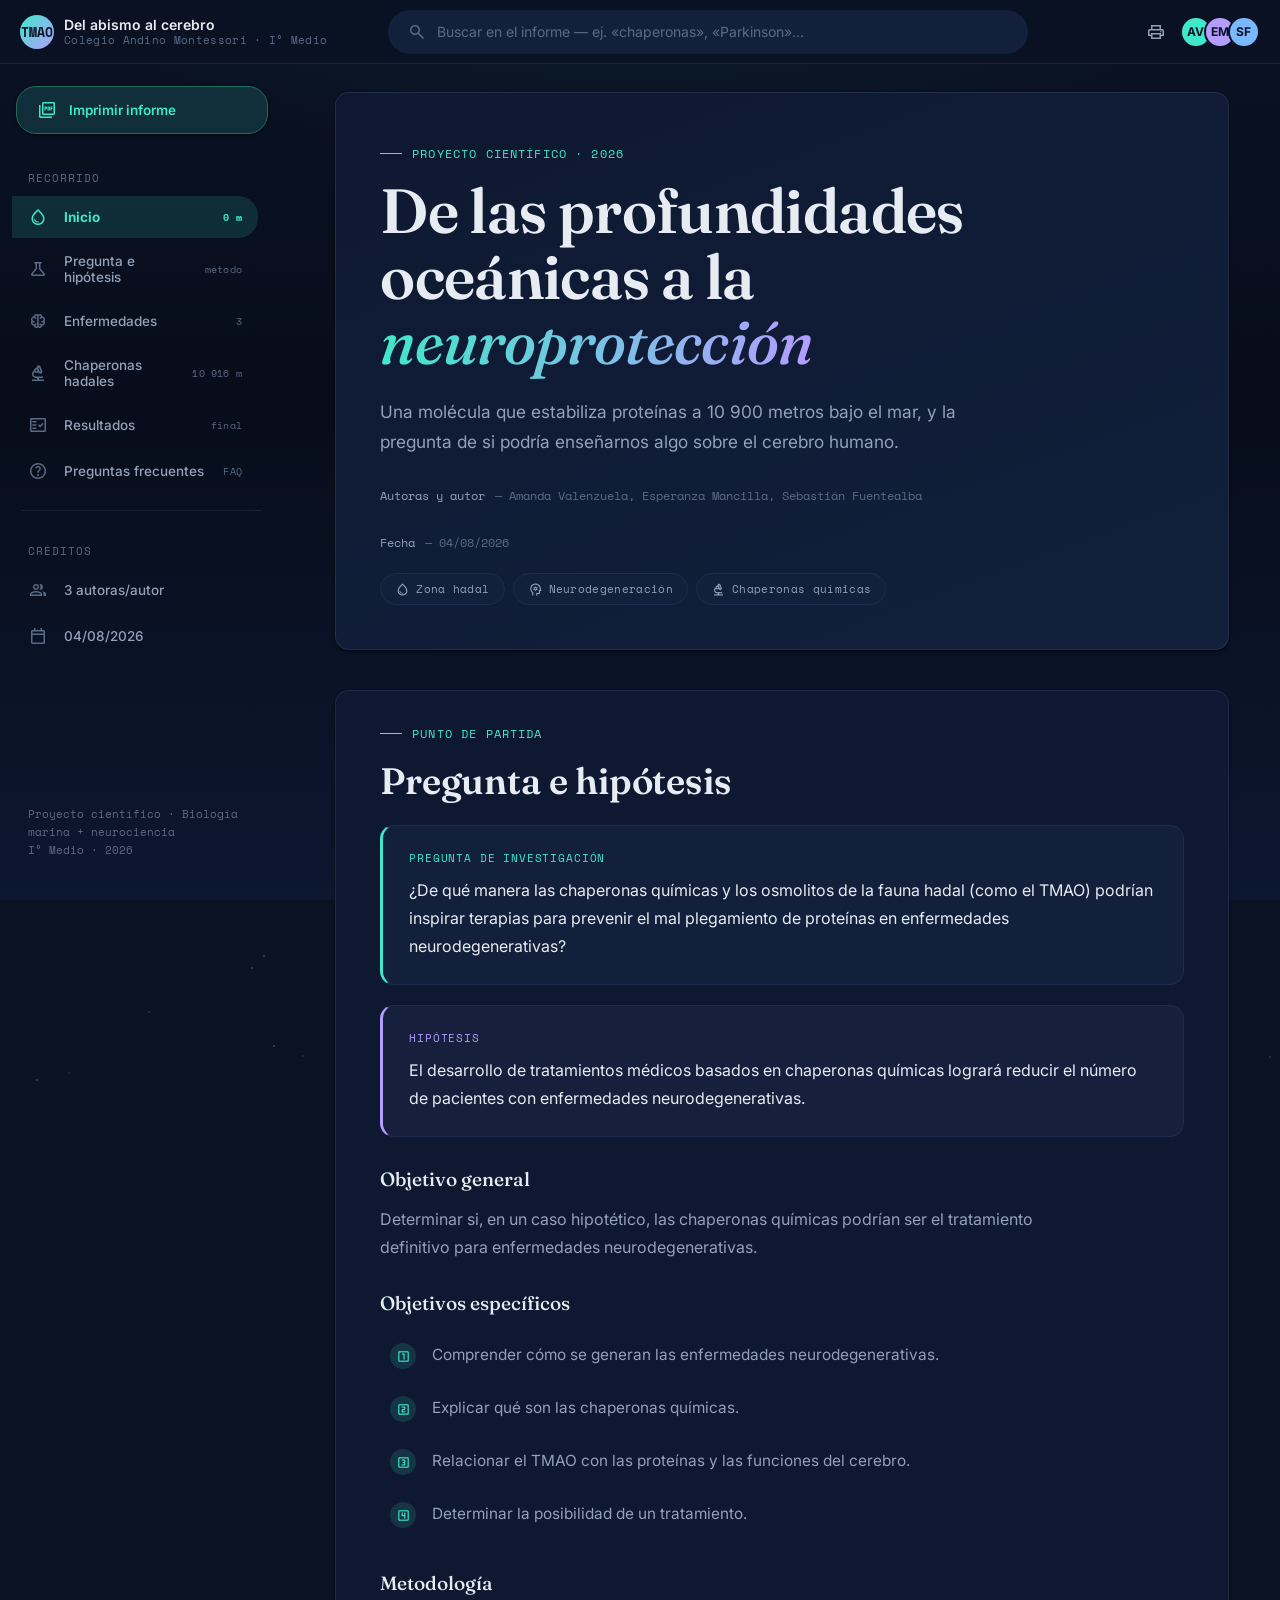
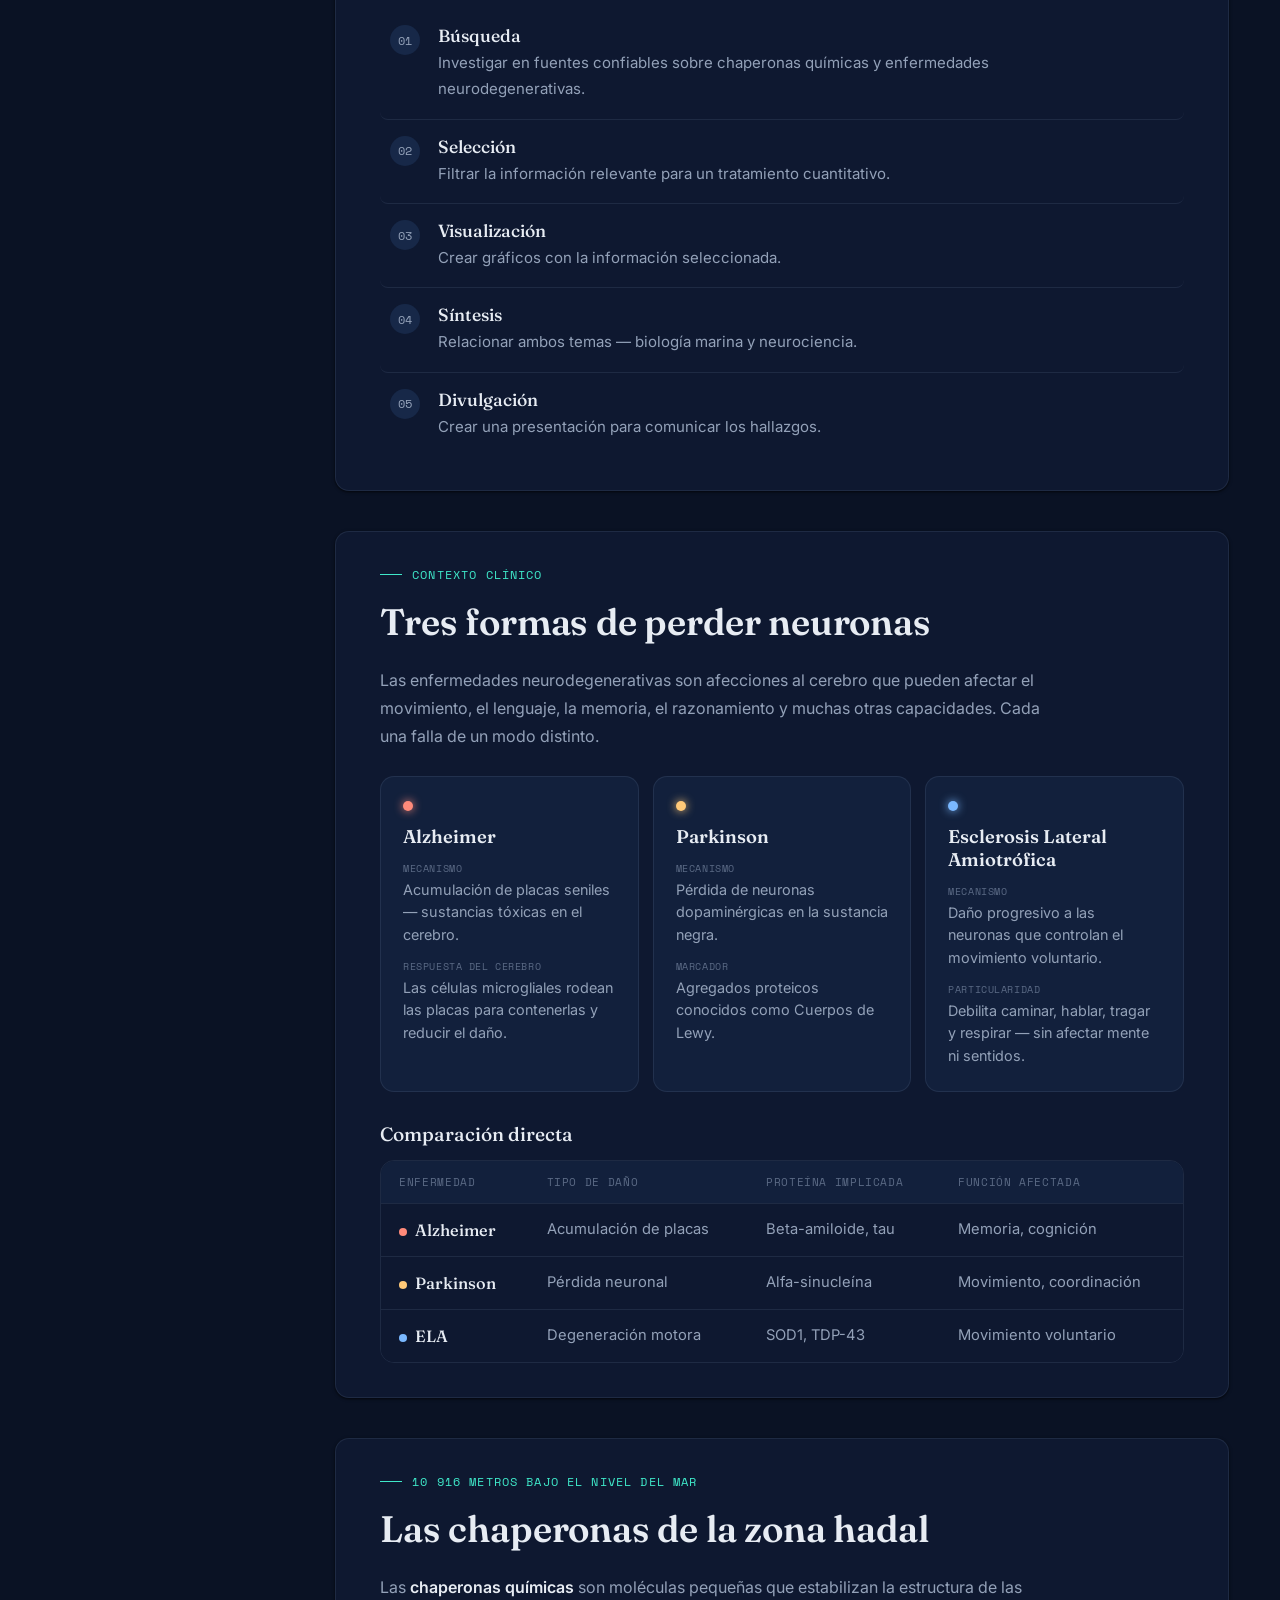
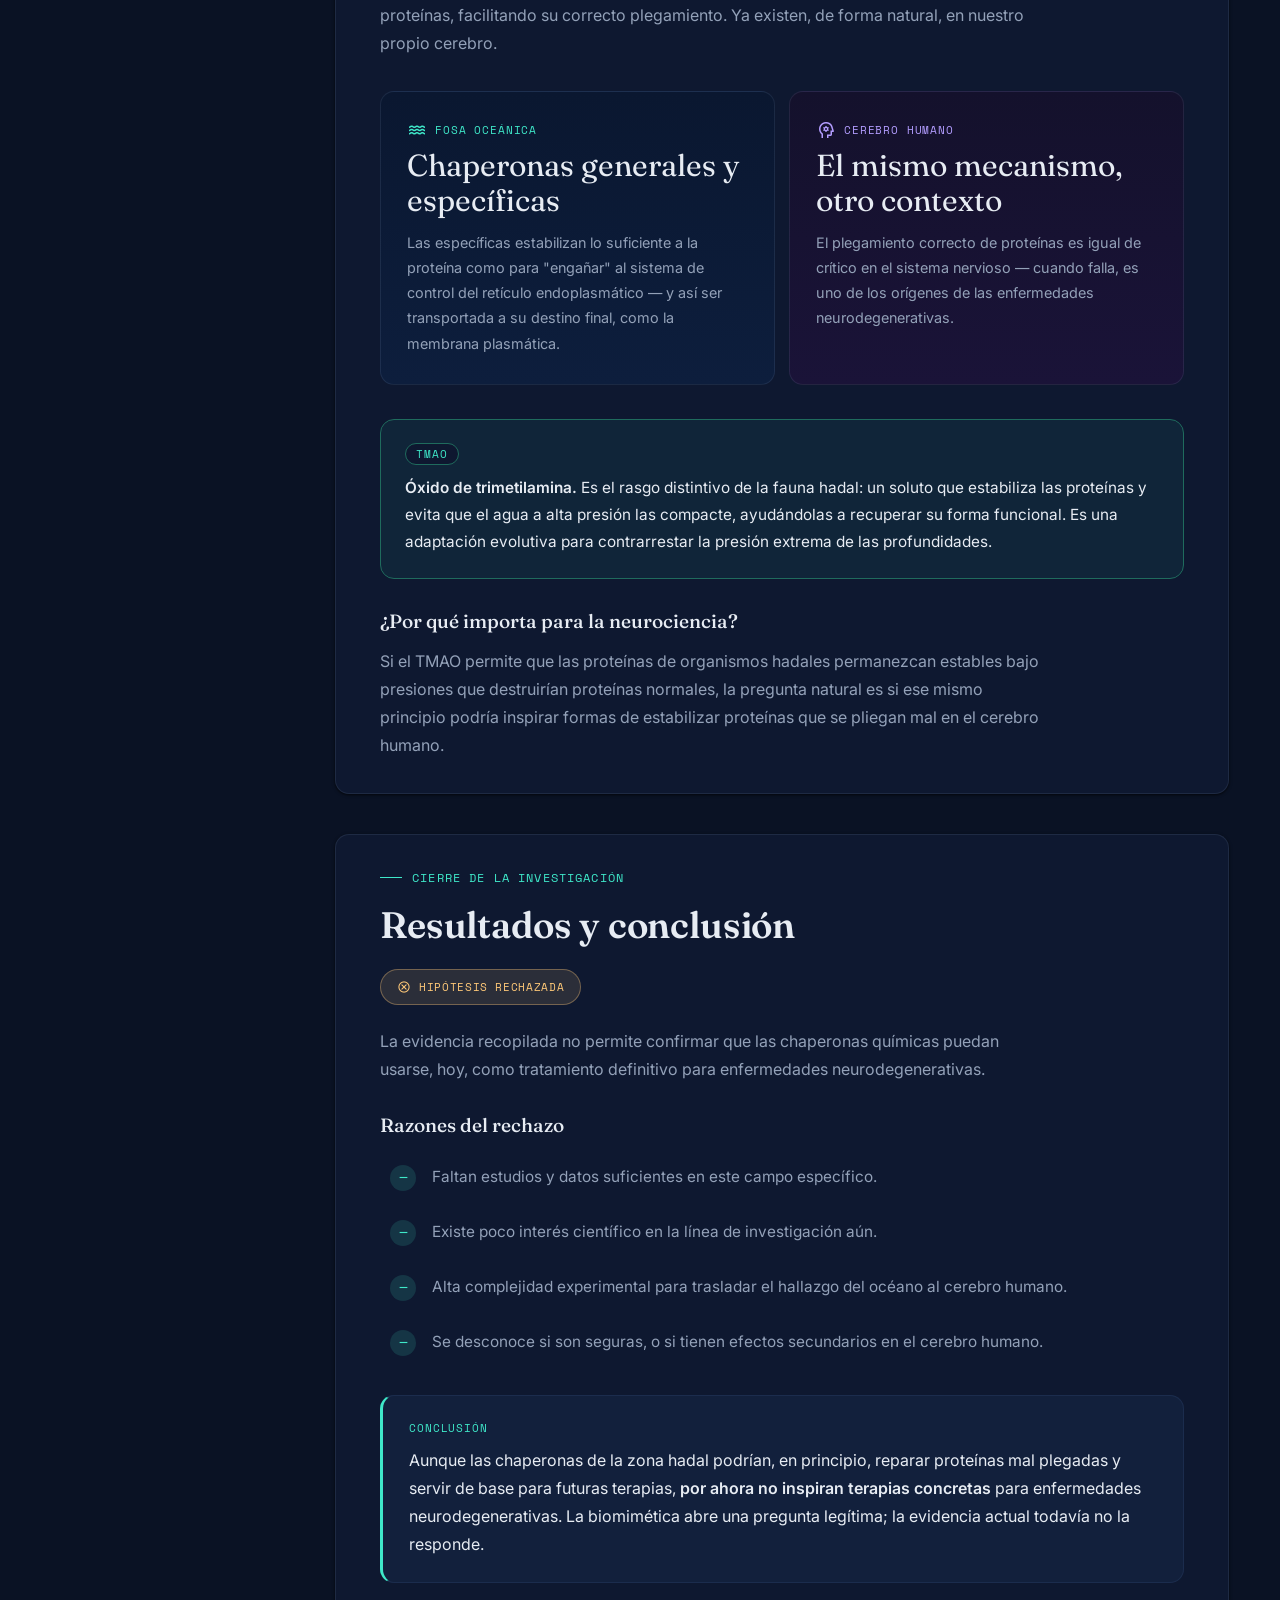
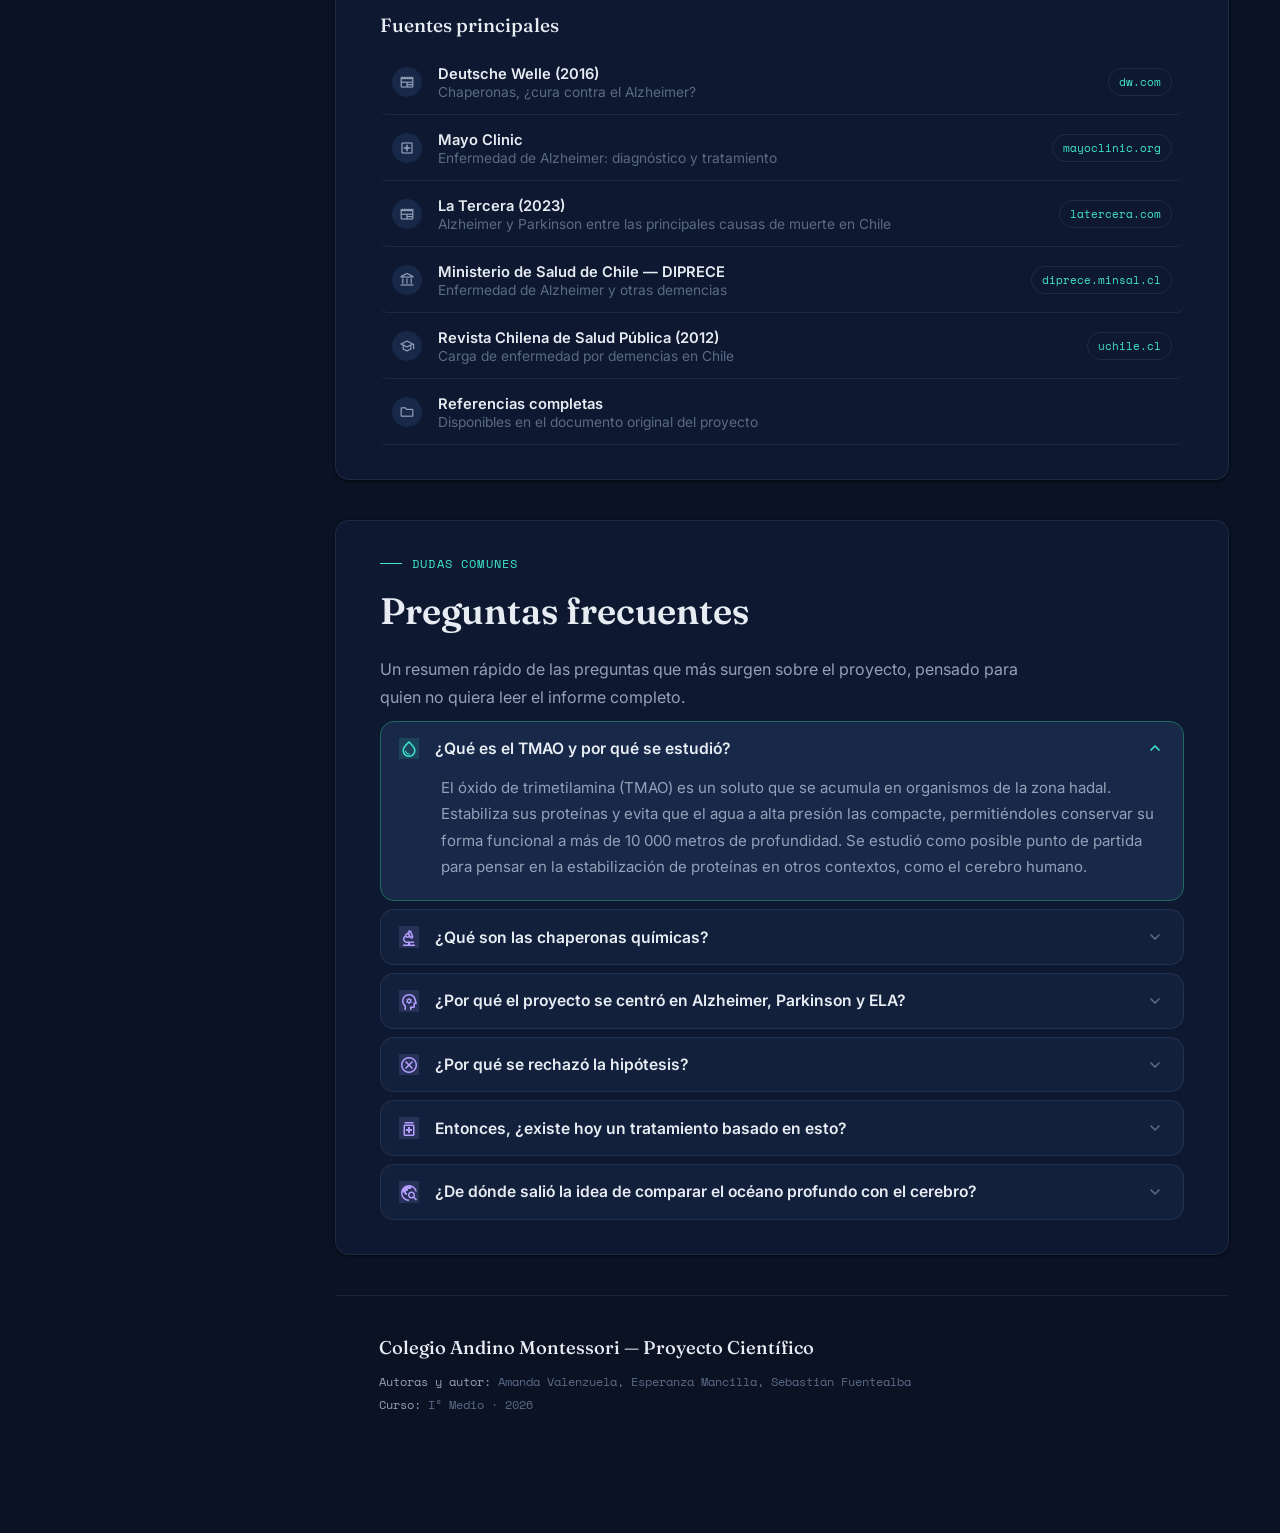
==== index.html @ 58281ce6 "Add files via upload" ====
<!DOCTYPE html>
<html lang="es">
<head>
<meta charset="UTF-8">
<meta name="viewport" content="width=device-width, initial-scale=1.0">
<title>De las profundidades oceánicas a la neuroprotección</title>
<meta name="description" content="Proyecto científico — Colegio Andino Montessori, I° Medio, 2026. Chaperonas químicas de la zona hadal y su relación con enfermedades neurodegenerativas.">
<link rel="preconnect" href="https://fonts.googleapis.com">
<link rel="preconnect" href="https://fonts.gstatic.com" crossorigin>
<link href="https://fonts.googleapis.com/css2?family=Fraunces:opsz,wght@9..144,300;9..144,500;9..144,600;9..144,700&family=Space+Mono:wght@400;700&family=Inter:wght@400;500;600;700&family=Material+Symbols+Outlined:opsz,wght,FILL,GRAD@20,400,0,0&display=swap" rel="stylesheet">
<style>
  :root{
    /* --- paleta original (mantenida) --- */
    --abyss-0:#03050a;
    --abyss-1:#070d1a;
    --abyss-2:#0c1730;
    --depth-line:#1b2c4d;
    --bio-teal:#3fe8c9;
    --bio-teal-dim:#1f6b5d;
    --neural-violet:#b39dff;
    --neural-violet-dim:#4a3d80;
    --ink:#e7ecf3;
    --ink-dim:#93a1b8;
    --ink-faint:#5b6a85;
    --alz:#ff8a7a;
    --park:#ffc978;
    --ela:#7ab8ff;
    --serif:'Fraunces', serif;
    --mono:'Space Mono', monospace;
    --sans:'Inter', sans-serif;

    /* --- tokens Material (superficies con "elevación" = superficie más clara, como Material 3 dark) --- */
    --surf-0:#0a1224;
    --surf-1:#0e1830;
    --surf-2:#12203c;
    --surf-3:#172848;
    --on-surf:var(--ink);
    --on-surf-var:var(--ink-dim);
    --outline:var(--depth-line);
    --outline-soft:rgba(148,168,201,0.12);
    --primary:var(--bio-teal);
    --primary-container:rgba(63,232,201,0.14);
    --secondary:var(--neural-violet);
    --secondary-container:rgba(179,157,255,0.14);
    --radius-s:8px;
    --radius-m:14px;
    --radius-l:20px;
    --appbar-h:64px;
    --drawer-w:284px;
    --e1:0 1px 2px rgba(0,0,0,.45), 0 1px 3px 1px rgba(0,0,0,.25);
    --e2:0 2px 4px rgba(0,0,0,.45), 0 3px 10px 1px rgba(0,0,0,.3);
    --e3:0 4px 10px rgba(0,0,0,.5), 0 2px 4px rgba(0,0,0,.35);
  }
  *{margin:0;padding:0;box-sizing:border-box;}
  html{scroll-behavior:smooth;}
  body{
    background:var(--surf-0);
    color:var(--on-surf);
    font-family:var(--sans);
    overflow-x:hidden;
  }
  ::selection{background:var(--bio-teal-dim);color:var(--ink);}
  a{color:inherit;}

  .material-symbols-outlined{
    font-variation-settings:'FILL' 0,'wght' 400,'GRAD' 0,'opsz' 20;
    font-size:20px; line-height:1; user-select:none; display:inline-block;
    vertical-align:middle;
  }

  /* Ambient background (heredado, más sutil) */
  .ocean-bg{
    position:fixed; inset:0; z-index:-2;
    background:
      radial-gradient(ellipse 80% 50% at 50% -10%, rgba(63,232,201,0.07), transparent 60%),
      linear-gradient(180deg, var(--surf-0) 0%, var(--abyss-1) 45%, var(--abyss-2) 100%);
  }
  .particles{position:fixed; inset:0; z-index:-1; pointer-events:none;}
  .particle{
    position:absolute; width:2px; height:2px; border-radius:50%;
    background:var(--bio-teal); opacity:0.28; filter:blur(0.5px);
    animation:drift linear infinite;
  }
  @keyframes drift{ from{transform:translateY(0);} to{transform:translateY(-120vh);} }
  @keyframes pulse{0%,100%{opacity:.3;}50%{opacity:1;}}

  ::-webkit-scrollbar{width:8px; height:8px;}
  ::-webkit-scrollbar-track{background:transparent;}
  ::-webkit-scrollbar-thumb{background:var(--outline); border-radius:4px;}

  /* ======================================================
     APP SHELL — grid al estilo Gmail: appbar + drawer + content
  ====================================================== */
  .app-shell{
    display:grid;
    grid-template-columns:var(--drawer-w) 1fr;
    grid-template-rows:var(--appbar-h) auto;
    grid-template-areas:"appbar appbar" "drawer content";
    min-height:100vh;
  }
  @media (max-width:960px){
    .app-shell{grid-template-columns:1fr; grid-template-areas:"appbar" "content";}
  }

  /* ---------- App bar ---------- */
  .appbar{
    grid-area:appbar; position:sticky; top:0; z-index:200;
    display:flex; align-items:center; gap:14px;
    padding:0 20px;
    background:rgba(10,18,36,0.86);
    backdrop-filter:blur(14px);
    border-bottom:1px solid var(--outline-soft);
  }
  .appbar.scrolled{box-shadow:var(--e2);}
  .icon-btn{
    display:inline-flex; align-items:center; justify-content:center;
    width:40px; height:40px; border-radius:50%; border:none; background:transparent;
    color:var(--on-surf-var); cursor:pointer; position:relative; overflow:hidden;
    transition:background .2s ease, color .2s ease;
  }
  .icon-btn:hover{background:var(--outline-soft); color:var(--on-surf);}
  .menu-toggle{display:none;}
  @media (max-width:960px){ .menu-toggle{display:inline-flex;} }

  .appbar .brandmark{
    display:flex; align-items:center; gap:10px; flex-shrink:0;
  }
  .brandmark .glyph{
    width:34px; height:34px; border-radius:50%;
    background:linear-gradient(135deg, var(--bio-teal), var(--neural-violet));
    display:flex; align-items:center; justify-content:center;
    color:var(--surf-0); font-family:var(--mono); font-weight:700; font-size:13px;
  }
  .brandmark .txt{display:flex; flex-direction:column; line-height:1.15;}
  .brandmark .txt .t1{font-family:var(--sans); font-size:14px; font-weight:600; color:var(--ink);}
  .brandmark .txt .t2{font-family:var(--mono); font-size:10.5px; color:var(--ink-faint); letter-spacing:.03em;}
  @media (max-width:640px){ .brandmark .txt{display:none;} }

  .search-field{
    flex:1; max-width:640px; margin:0 auto;
    display:flex; align-items:center; gap:10px;
    background:var(--surf-2); border:1px solid transparent;
    border-radius:28px; padding:0 18px; height:44px;
    color:var(--ink-faint); transition:background .2s ease, border-color .2s ease;
  }
  .search-field:focus-within{background:var(--surf-3); border-color:var(--bio-teal-dim);}
  .search-field input{
    flex:1; background:transparent; border:none; outline:none;
    color:var(--ink); font-family:var(--sans); font-size:14px;
  }
  .search-field input::placeholder{color:var(--ink-faint);}
  .search-field .icon-btn{width:30px;height:30px;}

  .appbar-right{display:flex; align-items:center; gap:6px; margin-left:auto; flex-shrink:0;}
  .avatar-group{display:flex; margin-left:6px;}
  .avatar{
    width:32px; height:32px; border-radius:50%; margin-left:-8px;
    display:flex; align-items:center; justify-content:center;
    font-family:var(--sans); font-size:12px; font-weight:700; color:var(--surf-0);
    border:2px solid var(--surf-0); cursor:default;
  }
  .avatar:nth-child(1){background:var(--bio-teal);}
  .avatar:nth-child(2){background:var(--neural-violet);}
  .avatar:nth-child(3){background:var(--ela);}

  /* ---------- Drawer (nav estilo etiquetas de Gmail) ---------- */
  .drawer{
    grid-area:drawer; position:sticky; top:var(--appbar-h);
    height:calc(100vh - var(--appbar-h));
    overflow-y:auto; padding:16px 12px 24px;
    display:flex; flex-direction:column; gap:4px;
  }
  @media (max-width:960px){
    .drawer{
      position:fixed; top:var(--appbar-h); left:0; height:calc(100vh - var(--appbar-h));
      width:280px; background:var(--surf-1); z-index:190;
      transform:translateX(-100%); transition:transform .28s ease;
      box-shadow:var(--e3); border-right:1px solid var(--outline-soft);
    }
    .drawer.open{transform:translateX(0);}
  }
  .drawer-backdrop{
    display:none; position:fixed; inset:var(--appbar-h) 0 0 0; z-index:180;
    background:rgba(0,0,0,0.5); backdrop-filter:blur(1px);
  }
  .drawer-backdrop.show{display:block;}

  .compose-btn{
    display:flex; align-items:center; gap:12px;
    background:var(--primary-container); color:var(--bio-teal);
    border:1px solid var(--bio-teal-dim);
    border-radius:var(--radius-l); padding:13px 20px; margin:6px 4px 18px;
    font-family:var(--sans); font-weight:600; font-size:13.5px;
    cursor:pointer; box-shadow:var(--e1); transition:box-shadow .2s ease, background .2s ease;
    position:relative; overflow:hidden;
  }
  .compose-btn:hover{box-shadow:var(--e2); background:rgba(63,232,201,0.2);}

  .drawer-section-label{
    font-family:var(--mono); font-size:10.5px; letter-spacing:.1em; text-transform:uppercase;
    color:var(--ink-faint); padding:14px 16px 6px;
  }

  .nav-item{
    display:flex; align-items:center; gap:16px;
    padding:11px 16px; border-radius:0 20px 20px 0; margin-right:14px;
    color:var(--on-surf-var); text-decoration:none; cursor:pointer;
    font-size:13.5px; font-weight:500; position:relative; overflow:hidden;
    transition:background .2s ease, color .2s ease;
  }
  .nav-item .material-symbols-outlined{color:var(--ink-faint); transition:color .2s ease;}
  .nav-item:hover{background:var(--outline-soft);}
  .nav-item .label{flex:1;}
  .nav-item .badge{
    font-family:var(--mono); font-size:10px; color:var(--ink-faint);
    letter-spacing:.02em;
  }
  .nav-item.current{
    background:var(--primary-container); color:var(--bio-teal); font-weight:700;
  }
  .nav-item.current .material-symbols-outlined{color:var(--bio-teal);}
  .nav-item.current .badge{color:var(--bio-teal);}

  .drawer hr{border:none; border-top:1px solid var(--outline-soft); margin:14px 10px;}

  .drawer-footer-note{
    margin-top:auto; padding:16px; font-family:var(--mono); font-size:10.5px;
    color:var(--ink-faint); line-height:1.7;
  }

  /* ripple */
  .ripple-el{position:absolute; border-radius:50%; transform:scale(0); background:rgba(255,255,255,.25); animation:ripple .55s ease-out; pointer-events:none;}
  @keyframes ripple{to{transform:scale(3); opacity:0;}}

  /* ======================================================
     CONTENT
  ====================================================== */
  .content{grid-area:content; min-width:0; padding:8px clamp(16px,4vw,56px) 80px;}

  .eyebrow{
    font-family:var(--mono); font-size:11.5px; letter-spacing:.1em;
    color:var(--bio-teal); text-transform:uppercase; margin-bottom:16px;
    display:flex; align-items:center; gap:10px;
  }
  .eyebrow::before{content:'';width:22px;height:1px;background:var(--bio-teal);}

  h1{
    font-family:var(--serif); font-weight:600; font-size:clamp(2.2rem, 5vw, 3.9rem);
    line-height:1.05; letter-spacing:-.01em;
  }
  h1 em{
    font-style:italic; font-weight:500;
    background:linear-gradient(90deg, var(--bio-teal), var(--neural-violet));
    -webkit-background-clip:text; background-clip:text; color:transparent;
  }
  h2{
    font-family:var(--serif); font-weight:600; font-size:clamp(1.6rem, 3vw, 2.3rem);
    margin-bottom:22px; letter-spacing:-.005em;
  }
  h3{
    font-family:var(--serif); font-weight:500; font-size:1.2rem;
    margin:30px 0 14px; color:var(--ink);
  }
  p{color:var(--ink-dim); font-size:1rem; line-height:1.75; max-width:66ch;}
  p + p{margin-top:14px;}
  strong{color:var(--ink); font-weight:600;}

  /* --- tarjeta "conversación" (surface elevada, look Gmail card) --- */
  .surface{
    background:var(--surf-1); border:1px solid var(--outline-soft);
    border-radius:var(--radius-m); padding:34px clamp(20px,4vw,44px);
    margin:22px 0 40px; box-shadow:var(--e1);
  }
  .surface.hero-surface{
    margin-top:20px; padding-top:52px; padding-bottom:44px;
    background:linear-gradient(160deg, var(--surf-1) 0%, var(--surf-2) 100%);
  }

  .reveal{opacity:0; transform:translateY(18px); transition:opacity .6s ease, transform .6s ease;}
  .reveal.in{opacity:1; transform:translateY(0);}

  .hero .meta-row{
    display:flex; gap:10px; margin-top:30px; flex-wrap:wrap; align-items:center;
    font-family:var(--mono); font-size:11.5px; color:var(--ink-faint);
  }
  .hero .meta-row span.k{color:var(--ink-dim);}
  .hero .sub{margin-top:22px; font-size:1.08rem; color:var(--ink-dim); max-width:58ch;}
  .chip-row{display:flex; gap:8px; flex-wrap:wrap; margin-top:22px;}
  .chip{
    display:inline-flex; align-items:center; gap:6px;
    font-family:var(--mono); font-size:11px; letter-spacing:.03em;
    padding:7px 14px; border-radius:100px; border:1px solid var(--outline);
    color:var(--ink-dim); background:var(--surf-2);
  }
  .chip .material-symbols-outlined{font-size:15px;}

  /* --- info / quote box (chat/label estilo Material outlined card) --- */
  .box{
    border:1px solid var(--outline); border-radius:var(--radius-m);
    padding:24px 26px; margin:20px 0;
    background:var(--surf-2); border-left:3px solid var(--bio-teal);
  }
  .box.violet{border-left-color:var(--neural-violet); background:rgba(179,157,255,0.05);}
  .box .tag{font-family:var(--mono); font-size:10.5px; color:var(--bio-teal); letter-spacing:.08em; text-transform:uppercase; margin-bottom:10px; display:block;}
  .box.violet .tag{color:var(--neural-violet);}
  .box p{max-width:none; color:var(--ink);}

  /* --- listas estilo filas de Gmail (checkbox/dot + texto) --- */
  .list-row{
    display:flex; gap:16px; align-items:flex-start;
    padding:13px 10px; border-radius:var(--radius-s);
    transition:background .2s ease;
  }
  .list-row:hover{background:var(--outline-soft);}
  .list-row .dot-ico{
    width:26px; height:26px; border-radius:50%; flex-shrink:0; margin-top:1px;
    display:flex; align-items:center; justify-content:center;
    background:var(--primary-container); color:var(--bio-teal);
  }
  .list-row .dot-ico .material-symbols-outlined{font-size:15px;}
  .list-row p{margin:0; font-size:.96rem;}
  .obj-list{list-style:none; margin-top:8px;}

  /* --- metodología: filas numeradas estilo Gmail list --- */
  .steps{margin-top:10px;}
  .step{
    display:flex; gap:18px; align-items:flex-start;
    padding:16px 10px; border-radius:var(--radius-s);
    border-bottom:1px solid var(--outline-soft); transition:background .2s ease;
  }
  .step:hover{background:var(--outline-soft);}
  .step:last-child{border-bottom:none;}
  .step .num{
    width:30px; height:30px; border-radius:50%; flex-shrink:0;
    background:var(--surf-3); color:var(--ink-dim);
    display:flex; align-items:center; justify-content:center;
    font-family:var(--mono); font-size:12px;
  }
  .step .txt strong{display:block; font-size:1rem; margin-bottom:4px; color:var(--ink); font-family:var(--serif); font-weight:500; font-size:1.1rem;}
  .step .txt p{margin:0; font-size:.94rem;}

  /* --- tarjetas de enfermedades: cards Material elevadas --- */
  .disease-grid{
    display:grid; grid-template-columns:repeat(3,1fr); gap:14px;
    margin:26px 0;
  }
  @media (max-width:800px){ .disease-grid{grid-template-columns:1fr;} }
  .d-card{
    background:var(--surf-2); border:1px solid var(--outline-soft); border-radius:var(--radius-m);
    padding:24px 22px; transition:transform .2s ease, box-shadow .2s ease, border-color .2s ease;
  }
  .d-card:hover{transform:translateY(-3px); box-shadow:var(--e2); border-color:var(--outline);}
  .d-card .dot{width:10px;height:10px;border-radius:50%;margin-bottom:14px;}
  .d-card.alz .dot{background:var(--alz); box-shadow:0 0 10px var(--alz);}
  .d-card.park .dot{background:var(--park); box-shadow:0 0 10px var(--park);}
  .d-card.ela .dot{background:var(--ela); box-shadow:0 0 10px var(--ela);}
  .d-card h4{font-family:var(--serif); font-size:1.15rem; font-weight:600; margin-bottom:10px;}
  .d-card .field{margin-top:13px;}
  .d-card .field .k{font-family:var(--mono); font-size:9.5px; letter-spacing:.06em; color:var(--ink-faint); text-transform:uppercase; margin-bottom:4px;}
  .d-card .field .v{font-size:.9rem; color:var(--ink-dim); line-height:1.55;}

  /* --- tabla comparativa estilo Material data table --- */
  .table-wrap{overflow-x:auto; border-radius:var(--radius-m); border:1px solid var(--outline-soft); margin-top:14px;}
  .cmp-table{width:100%; border-collapse:collapse; min-width:560px;}
  .cmp-table thead tr{background:var(--surf-2);}
  .cmp-table th{
    text-align:left; font-family:var(--mono); font-size:10.5px; letter-spacing:.06em;
    text-transform:uppercase; color:var(--ink-faint); font-weight:400;
    padding:13px 18px;
  }
  .cmp-table td{
    padding:16px 18px; border-top:1px solid var(--outline-soft);
    font-size:.92rem; color:var(--ink-dim); vertical-align:top;
  }
  .cmp-table td:first-child{color:var(--ink); font-family:var(--serif); font-size:1.02rem; font-weight:500;}
  .cmp-table tr td{background:var(--surf-1);}
  .cmp-table tr:hover td{background:var(--surf-2);}
  .cmp-table .swatch{display:inline-block; width:8px; height:8px; border-radius:50%; margin-right:8px;}

  /* --- comparación abismo/cerebro --- */
  .depth-compare{
    display:grid; grid-template-columns:1fr 1fr; gap:14px; margin:34px 0;
  }
  @media (max-width:800px){ .depth-compare{grid-template-columns:1fr;} }
  .dc-col{padding:28px 26px; border-radius:var(--radius-m); border:1px solid var(--outline-soft);}
  .dc-col.ocean{background:linear-gradient(180deg, #0a1730, #0d1e3d);}
  .dc-col.brain{background:linear-gradient(180deg, #14112c, #1a1338);}
  .dc-col .kicker{font-family:var(--mono); font-size:10.5px; letter-spacing:.08em; text-transform:uppercase; margin-bottom:8px; display:flex; align-items:center; gap:8px;}
  .dc-col.ocean .kicker{color:var(--bio-teal);}
  .dc-col.brain .kicker{color:var(--neural-violet);}
  .dc-col .big{font-family:var(--serif); font-size:1.9rem; margin-bottom:12px; line-height:1.15;}
  .dc-col p{font-size:.9rem; max-width:none;}

  .tmao-box{
    margin-top:22px; padding:22px 24px; border-radius:var(--radius-m);
    border:1px solid var(--bio-teal-dim); background:rgba(63,232,201,0.06); position:relative;
  }
  .tmao-box .tag{
    display:inline-block; background:var(--surf-1); padding:2px 10px; border-radius:100px;
    font-family:var(--mono); font-size:10.5px; color:var(--bio-teal); letter-spacing:.08em;
    margin-bottom:10px; border:1px solid var(--bio-teal-dim);
  }
  .tmao-box p{color:var(--ink); max-width:none; font-size:.96rem;}

  /* --- conclusión --- */
  .verdict{display:flex; align-items:center; gap:14px; margin-bottom:22px; flex-wrap:wrap;}
  .verdict .pill{
    display:inline-flex; align-items:center; gap:8px;
    font-family:var(--mono); font-size:10.5px; letter-spacing:.06em; text-transform:uppercase;
    padding:9px 16px; background:rgba(255,201,120,0.12); color:var(--park); border-radius:100px;
    border:1px solid rgba(255,201,120,0.35);
  }
  .reasons{margin-top:10px; display:flex; flex-direction:column; gap:2px;}

  /* --- fuentes: filas estilo Gmail (remitente / asunto / dominio) --- */
  .sources{list-style:none; margin-top:14px; display:flex; flex-direction:column; gap:2px;}
  .source-row{
    display:flex; align-items:center; gap:16px; padding:14px 12px;
    border-radius:var(--radius-s); border-bottom:1px solid var(--outline-soft);
    transition:background .2s ease;
  }
  .source-row:hover{background:var(--outline-soft);}
  .source-row .s-ico{
    width:30px; height:30px; border-radius:50%; flex-shrink:0;
    background:var(--surf-3); color:var(--ink-dim);
    display:flex; align-items:center; justify-content:center;
  }
  .source-row .s-ico .material-symbols-outlined{font-size:16px;}
  .source-row .s-body{flex:1; min-width:0;}
  .source-row .s-name{font-size:.92rem; color:var(--ink); font-weight:600;}
  .source-row .s-title{font-size:.86rem; color:var(--ink-faint); margin-top:1px;
    white-space:nowrap; overflow:hidden; text-overflow:ellipsis;}
  .source-row .s-domain{
    font-family:var(--mono); font-size:10.5px; color:var(--bio-teal);
    text-decoration:none; padding:5px 10px; border:1px solid var(--outline);
    border-radius:100px; flex-shrink:0; white-space:nowrap;
  }
  .source-row .s-domain:hover{border-color:var(--bio-teal); background:var(--primary-container);}

  /* --- FAQ: acordeón estilo lista de correo expandible --- */
  .faq-list{display:flex; flex-direction:column; gap:8px; margin-top:10px;}
  .faq-item{
    border:1px solid var(--outline-soft); border-radius:var(--radius-m);
    background:var(--surf-2); overflow:hidden; transition:border-color .2s ease, background .2s ease;
  }
  .faq-item[open]{border-color:var(--bio-teal-dim); background:var(--surf-3);}
  .faq-item summary{
    list-style:none; cursor:pointer; display:flex; align-items:center; gap:16px;
    padding:16px 18px; user-select:none;
  }
  .faq-item summary::-webkit-details-marker{display:none;}
  .faq-item summary .dot-ico{background:var(--secondary-container); color:var(--neural-violet); flex-shrink:0;}
  .faq-item[open] summary .dot-ico{background:var(--primary-container); color:var(--bio-teal);}
  .faq-item summary .q-text{
    flex:1; font-family:var(--sans); font-weight:600; font-size:.98rem; color:var(--ink);
  }
  .faq-item summary .chevron{
    color:var(--ink-faint); transition:transform .25s ease; flex-shrink:0;
  }
  .faq-item[open] summary .chevron{transform:rotate(180deg); color:var(--bio-teal);}
  .faq-item .a-body{
    padding:0 18px 20px 60px; animation:faqOpen .25s ease;
  }
  .faq-item .a-body p{font-size:.94rem; max-width:none; margin:0;}
  @keyframes faqOpen{ from{opacity:0; transform:translateY(-4px);} to{opacity:1; transform:translateY(0);} }

  /* --- footer --- */
  footer{
    padding:40px clamp(20px,4vw,44px); border-top:1px solid var(--outline-soft);
    display:flex; flex-direction:column; gap:6px; color:var(--ink-faint);
  }
  footer .f-title{font-family:var(--serif); font-size:1.15rem; font-weight:500; margin-bottom:8px; color:var(--ink);}
  footer .f-line{font-family:var(--mono); font-size:11.5px;}
  footer .f-line strong{color:var(--ink-dim); font-weight:400;}

  /* --- FAB --- */
  .fab{
    position:fixed; right:26px; bottom:26px; z-index:150;
    width:52px; height:52px; border-radius:16px; border:none;
    background:var(--bio-teal); color:var(--surf-0);
    display:flex; align-items:center; justify-content:center;
    box-shadow:var(--e3); cursor:pointer; opacity:0; transform:translateY(12px) scale(.9);
    pointer-events:none; transition:opacity .25s ease, transform .25s ease;
  }
  .fab.show{opacity:1; transform:translateY(0) scale(1); pointer-events:auto;}
  .fab:active{transform:scale(.94);}

  /* --- resaltado de búsqueda --- */
  mark.search-hit{background:rgba(63,232,201,0.35); color:var(--ink); border-radius:3px; padding:0 1px;}
  .no-match{opacity:.25; filter:saturate(.4);}

  @media (prefers-reduced-motion: reduce){
    html{scroll-behavior:auto;}
    .reveal{transition:none; opacity:1; transform:none;}
    .particle{animation:none;}
  }
</style>
</head>
<body>

<div class="ocean-bg"></div>
<div class="particles" id="particles"></div>

<div class="app-shell">

  <!-- ===== App bar ===== -->
  <header class="appbar" id="appbar">
    <button class="icon-btn menu-toggle" id="menuToggle" aria-label="Abrir menú">
      <span class="material-symbols-outlined">menu</span>
    </button>
    <div class="brandmark">
      <div class="glyph">TMAO</div>
      <div class="txt">
        <span class="t1">Del abismo al cerebro</span>
        <span class="t2">Colegio Andino Montessori · I° Medio</span>
      </div>
    </div>
    <div class="search-field">
      <span class="material-symbols-outlined">search</span>
      <input type="text" id="siteSearch" placeholder="Buscar en el informe — ej. «chaperonas», «Parkinson»…" autocomplete="off">
      <button class="icon-btn" id="clearSearch" style="display:none;" aria-label="Limpiar búsqueda">
        <span class="material-symbols-outlined">close</span>
      </button>
    </div>
    <div class="appbar-right">
      <button class="icon-btn" id="printBtn" title="Imprimir / guardar como PDF" aria-label="Imprimir">
        <span class="material-symbols-outlined">print</span>
      </button>
      <div class="avatar-group" title="Amanda Valenzuela, Esperanza Mancilla, Sebastián Fuentealba">
        <div class="avatar">AV</div>
        <div class="avatar">EM</div>
        <div class="avatar">SF</div>
      </div>
    </div>
  </header>

  <div class="drawer-backdrop" id="drawerBackdrop"></div>

  <!-- ===== Drawer ===== -->
  <nav class="drawer" id="drawer">
    <button class="compose-btn ripple" id="printBtn2">
      <span class="material-symbols-outlined">picture_as_pdf</span>
      Imprimir informe
    </button>

    <div class="drawer-section-label">Recorrido</div>
    <a href="#inicio" class="nav-item ripple" data-id="inicio">
      <span class="material-symbols-outlined">water_drop</span>
      <span class="label">Inicio</span>
      <span class="badge">0 m</span>
    </a>
    <a href="#investigacion" class="nav-item ripple" data-id="investigacion">
      <span class="material-symbols-outlined">science</span>
      <span class="label">Pregunta e hipótesis</span>
      <span class="badge">método</span>
    </a>
    <a href="#enfermedades" class="nav-item ripple" data-id="enfermedades">
      <span class="material-symbols-outlined">neurology</span>
      <span class="label">Enfermedades</span>
      <span class="badge">3</span>
    </a>
    <a href="#chaperonas" class="nav-item ripple" data-id="chaperonas">
      <span class="material-symbols-outlined">biotech</span>
      <span class="label">Chaperonas hadales</span>
      <span class="badge">10 916 m</span>
    </a>
    <a href="#resultados" class="nav-item ripple" data-id="resultados">
      <span class="material-symbols-outlined">fact_check</span>
      <span class="label">Resultados</span>
      <span class="badge">final</span>
    </a>
    <a href="#faq" class="nav-item ripple" data-id="faq">
      <span class="material-symbols-outlined">help</span>
      <span class="label">Preguntas frecuentes</span>
      <span class="badge">FAQ</span>
    </a>

    <hr>
    <div class="drawer-section-label">Créditos</div>
    <div class="nav-item" style="cursor:default;">
      <span class="material-symbols-outlined">group</span>
      <span class="label">3 autoras/autor</span>
    </div>
    <div class="nav-item" style="cursor:default;">
      <span class="material-symbols-outlined">calendar_today</span>
      <span class="label">04/08/2026</span>
    </div>

    <div class="drawer-footer-note">
      Proyecto científico · Biología marina + neurociencia<br>
      I° Medio · 2026
    </div>
  </nav>

  <!-- ===== Content ===== -->
  <main class="content">

    <section class="hero surface hero-surface" id="inicio">
      <div class="eyebrow">Proyecto científico · 2026</div>
      <h1>De las profundidades<br>oceánicas a la <em>neuroprotección</em></h1>
      <p class="sub">Una molécula que estabiliza proteínas a 10 900 metros bajo el mar, y la pregunta de si podría enseñarnos algo sobre el cerebro humano.</p>
      <div class="meta-row"><span class="k">Autoras y autor</span> — Amanda Valenzuela, Esperanza Mancilla, Sebastián Fuentealba</div>
      <div class="meta-row"><span class="k">Fecha</span> — 04/08/2026</div>
      <div class="chip-row">
        <span class="chip"><span class="material-symbols-outlined">water_drop</span> Zona hadal</span>
        <span class="chip"><span class="material-symbols-outlined">psychology</span> Neurodegeneración</span>
        <span class="chip"><span class="material-symbols-outlined">biotech</span> Chaperonas químicas</span>
      </div>
    </section>

    <section id="investigacion" class="reveal surface">
      <div class="eyebrow">Punto de partida</div>
      <h2>Pregunta e hipótesis</h2>
      <div class="box">
        <span class="tag">Pregunta de investigación</span>
        <p>¿De qué manera las chaperonas químicas y los osmolitos de la fauna hadal (como el TMAO) podrían inspirar terapias para prevenir el mal plegamiento de proteínas en enfermedades neurodegenerativas?</p>
      </div>
      <div class="box violet">
        <span class="tag">Hipótesis</span>
        <p>El desarrollo de tratamientos médicos basados en chaperonas químicas logrará reducir el número de pacientes con enfermedades neurodegenerativas.</p>
      </div>

      <h3>Objetivo general</h3>
      <p>Determinar si, en un caso hipotético, las chaperonas químicas podrían ser el tratamiento definitivo para enfermedades neurodegenerativas.</p>

      <h3>Objetivos específicos</h3>
      <ul class="obj-list">
        <li class="list-row"><span class="dot-ico"><span class="material-symbols-outlined">looks_one</span></span><p>Comprender cómo se generan las enfermedades neurodegenerativas.</p></li>
        <li class="list-row"><span class="dot-ico"><span class="material-symbols-outlined">looks_two</span></span><p>Explicar qué son las chaperonas químicas.</p></li>
        <li class="list-row"><span class="dot-ico"><span class="material-symbols-outlined">looks_3</span></span><p>Relacionar el TMAO con las proteínas y las funciones del cerebro.</p></li>
        <li class="list-row"><span class="dot-ico"><span class="material-symbols-outlined">looks_4</span></span><p>Determinar la posibilidad de un tratamiento.</p></li>
      </ul>

      <h3>Metodología</h3>
      <div class="steps">
        <div class="step"><div class="num">01</div><div class="txt"><strong>Búsqueda</strong><p>Investigar en fuentes confiables sobre chaperonas químicas y enfermedades neurodegenerativas.</p></div></div>
        <div class="step"><div class="num">02</div><div class="txt"><strong>Selección</strong><p>Filtrar la información relevante para un tratamiento cuantitativo.</p></div></div>
        <div class="step"><div class="num">03</div><div class="txt"><strong>Visualización</strong><p>Crear gráficos con la información seleccionada.</p></div></div>
        <div class="step"><div class="num">04</div><div class="txt"><strong>Síntesis</strong><p>Relacionar ambos temas — biología marina y neurociencia.</p></div></div>
        <div class="step"><div class="num">05</div><div class="txt"><strong>Divulgación</strong><p>Crear una presentación para comunicar los hallazgos.</p></div></div>
      </div>
    </section>

    <section id="enfermedades" class="reveal surface">
      <div class="eyebrow">Contexto clínico</div>
      <h2>Tres formas de perder neuronas</h2>
      <p>Las enfermedades neurodegenerativas son afecciones al cerebro que pueden afectar el movimiento, el lenguaje, la memoria, el razonamiento y muchas otras capacidades. Cada una falla de un modo distinto.</p>

      <div class="disease-grid">
        <div class="d-card alz">
          <div class="dot"></div>
          <h4>Alzheimer</h4>
          <div class="field"><div class="k">Mecanismo</div><div class="v">Acumulación de placas seniles — sustancias tóxicas en el cerebro.</div></div>
          <div class="field"><div class="k">Respuesta del cerebro</div><div class="v">Las células microgliales rodean las placas para contenerlas y reducir el daño.</div></div>
        </div>
        <div class="d-card park">
          <div class="dot"></div>
          <h4>Parkinson</h4>
          <div class="field"><div class="k">Mecanismo</div><div class="v">Pérdida de neuronas dopaminérgicas en la sustancia negra.</div></div>
          <div class="field"><div class="k">Marcador</div><div class="v">Agregados proteicos conocidos como Cuerpos de Lewy.</div></div>
        </div>
        <div class="d-card ela">
          <div class="dot"></div>
          <h4>Esclerosis Lateral Amiotrófica</h4>
          <div class="field"><div class="k">Mecanismo</div><div class="v">Daño progresivo a las neuronas que controlan el movimiento voluntario.</div></div>
          <div class="field"><div class="k">Particularidad</div><div class="v">Debilita caminar, hablar, tragar y respirar — sin afectar mente ni sentidos.</div></div>
        </div>
      </div>

      <h3>Comparación directa</h3>
      <div class="table-wrap">
        <table class="cmp-table">
          <thead><tr><th>Enfermedad</th><th>Tipo de daño</th><th>Proteína implicada</th><th>Función afectada</th></tr></thead>
          <tbody>
            <tr><td><span class="swatch" style="background:var(--alz)"></span>Alzheimer</td><td>Acumulación de placas</td><td>Beta-amiloide, tau</td><td>Memoria, cognición</td></tr>
            <tr><td><span class="swatch" style="background:var(--park)"></span>Parkinson</td><td>Pérdida neuronal</td><td>Alfa-sinucleína</td><td>Movimiento, coordinación</td></tr>
            <tr><td><span class="swatch" style="background:var(--ela)"></span>ELA</td><td>Degeneración motora</td><td>SOD1, TDP-43</td><td>Movimiento voluntario</td></tr>
          </tbody>
        </table>
      </div>
    </section>

    <section id="chaperonas" class="reveal surface">
      <div class="eyebrow">10 916 metros bajo el nivel del mar</div>
      <h2>Las chaperonas de la zona hadal</h2>
      <p>Las <strong>chaperonas químicas</strong> son moléculas pequeñas que estabilizan la estructura de las proteínas, facilitando su correcto plegamiento. Ya existen, de forma natural, en nuestro propio cerebro.</p>

      <div class="depth-compare">
        <div class="dc-col ocean">
          <div class="kicker"><span class="material-symbols-outlined">water</span>Fosa oceánica</div>
          <div class="big">Chaperonas generales y específicas</div>
          <p>Las específicas estabilizan lo suficiente a la proteína como para "engañar" al sistema de control del retículo endoplasmático — y así ser transportada a su destino final, como la membrana plasmática.</p>
        </div>
        <div class="dc-col brain">
          <div class="kicker"><span class="material-symbols-outlined">psychology</span>Cerebro humano</div>
          <div class="big">El mismo mecanismo, otro contexto</div>
          <p>El plegamiento correcto de proteínas es igual de crítico en el sistema nervioso — cuando falla, es uno de los orígenes de las enfermedades neurodegenerativas.</p>
        </div>
      </div>

      <div class="tmao-box">
        <span class="tag">TMAO</span>
        <p><strong>Óxido de trimetilamina.</strong> Es el rasgo distintivo de la fauna hadal: un soluto que estabiliza las proteínas y evita que el agua a alta presión las compacte, ayudándolas a recuperar su forma funcional. Es una adaptación evolutiva para contrarrestar la presión extrema de las profundidades.</p>
      </div>

      <h3>¿Por qué importa para la neurociencia?</h3>
      <p>Si el TMAO permite que las proteínas de organismos hadales permanezcan estables bajo presiones que destruirían proteínas normales, la pregunta natural es si ese mismo principio podría inspirar formas de estabilizar proteínas que se pliegan mal en el cerebro humano.</p>
    </section>

    <section id="resultados" class="reveal surface">
      <div class="eyebrow">Cierre de la investigación</div>
      <h2>Resultados y conclusión</h2>

      <div class="verdict">
        <span class="pill"><span class="material-symbols-outlined" style="font-size:14px;">cancel</span>Hipótesis rechazada</span>
      </div>
      <p>La evidencia recopilada no permite confirmar que las chaperonas químicas puedan usarse, hoy, como tratamiento definitivo para enfermedades neurodegenerativas.</p>

      <h3>Razones del rechazo</h3>
      <div class="reasons">
        <div class="list-row"><span class="dot-ico"><span class="material-symbols-outlined">remove</span></span><p>Faltan estudios y datos suficientes en este campo específico.</p></div>
        <div class="list-row"><span class="dot-ico"><span class="material-symbols-outlined">remove</span></span><p>Existe poco interés científico en la línea de investigación aún.</p></div>
        <div class="list-row"><span class="dot-ico"><span class="material-symbols-outlined">remove</span></span><p>Alta complejidad experimental para trasladar el hallazgo del océano al cerebro humano.</p></div>
        <div class="list-row"><span class="dot-ico"><span class="material-symbols-outlined">remove</span></span><p>Se desconoce si son seguras, o si tienen efectos secundarios en el cerebro humano.</p></div>
      </div>

      <div class="box" style="margin-top:26px;">
        <span class="tag">Conclusión</span>
        <p>Aunque las chaperonas de la zona hadal podrían, en principio, reparar proteínas mal plegadas y servir de base para futuras terapias, <strong>por ahora no inspiran terapias concretas</strong> para enfermedades neurodegenerativas. La biomimética abre una pregunta legítima; la evidencia actual todavía no la responde.</p>
      </div>

      <h3>Fuentes principales</h3>
      <ul class="sources">
        <li class="source-row">
          <span class="s-ico"><span class="material-symbols-outlined">newspaper</span></span>
          <span class="s-body"><div class="s-name">Deutsche Welle (2016)</div><div class="s-title">Chaperonas, ¿cura contra el Alzheimer?</div></span>
          <a class="s-domain" href="https://www.dw.com/es/chaperonas-cura-contra-el-alzheimer/a35908407" target="_blank" rel="noopener">dw.com</a>
        </li>
        <li class="source-row">
          <span class="s-ico"><span class="material-symbols-outlined">local_hospital</span></span>
          <span class="s-body"><div class="s-name">Mayo Clinic</div><div class="s-title">Enfermedad de Alzheimer: diagnóstico y tratamiento</div></span>
          <a class="s-domain" href="https://www.mayoclinic.org/es/diseases-conditions/alzheimersdisease/diagnosis-treatment/drc-20350453" target="_blank" rel="noopener">mayoclinic.org</a>
        </li>
        <li class="source-row">
          <span class="s-ico"><span class="material-symbols-outlined">newspaper</span></span>
          <span class="s-body"><div class="s-name">La Tercera (2023)</div><div class="s-title">Alzheimer y Parkinson entre las principales causas de muerte en Chile</div></span>
          <a class="s-domain" href="https://www.latercera.com/quepasa/noticia/alzheimer-y-parkinson-estan-entre-las-principales-causas-de-muerte-en-chile/KQH65UT64RGSBMPXVLQOZBXSSQ/" target="_blank" rel="noopener">latercera.com</a>
        </li>
        <li class="source-row">
          <span class="s-ico"><span class="material-symbols-outlined">account_balance</span></span>
          <span class="s-body"><div class="s-name">Ministerio de Salud de Chile — DIPRECE</div><div class="s-title">Enfermedad de Alzheimer y otras demencias</div></span>
          <a class="s-domain" href="https://diprece.minsal.cl/informacion-para-la-comunidad-enfermedad-de-alzheimer-y-otras-demencias/" target="_blank" rel="noopener">diprece.minsal.cl</a>
        </li>
        <li class="source-row">
          <span class="s-ico"><span class="material-symbols-outlined">school</span></span>
          <span class="s-body"><div class="s-name">Revista Chilena de Salud Pública (2012)</div><div class="s-title">Carga de enfermedad por demencias en Chile</div></span>
          <a class="s-domain" href="https://revistasaludpublica.uchile.cl/index.php/RCSP/article/download/26633/28208/87946" target="_blank" rel="noopener">uchile.cl</a>
        </li>
        <li class="source-row">
          <span class="s-ico"><span class="material-symbols-outlined">folder</span></span>
          <span class="s-body"><div class="s-name">Referencias completas</div><div class="s-title">Disponibles en el documento original del proyecto</div></span>
        </li>
      </ul>
    </section>

    <section id="faq" class="reveal surface">
      <div class="eyebrow">Dudas comunes</div>
      <h2>Preguntas frecuentes</h2>
      <p>Un resumen rápido de las preguntas que más surgen sobre el proyecto, pensado para quien no quiera leer el informe completo.</p>

      <div class="faq-list">
        <details class="faq-item" open>
          <summary>
            <span class="dot-ico"><span class="material-symbols-outlined">water_drop</span></span>
            <span class="q-text">¿Qué es el TMAO y por qué se estudió?</span>
            <span class="material-symbols-outlined chevron">expand_more</span>
          </summary>
          <div class="a-body"><p>El óxido de trimetilamina (TMAO) es un soluto que se acumula en organismos de la zona hadal. Estabiliza sus proteínas y evita que el agua a alta presión las compacte, permitiéndoles conservar su forma funcional a más de 10 000 metros de profundidad. Se estudió como posible punto de partida para pensar en la estabilización de proteínas en otros contextos, como el cerebro humano.</p></div>
        </details>

        <details class="faq-item">
          <summary>
            <span class="dot-ico"><span class="material-symbols-outlined">biotech</span></span>
            <span class="q-text">¿Qué son las chaperonas químicas?</span>
            <span class="material-symbols-outlined chevron">expand_more</span>
          </summary>
          <div class="a-body"><p>Son moléculas pequeñas que ayudan a que las proteínas se plieguen correctamente. Existen tanto en organismos hadales como, de forma natural, en el cuerpo humano. Cuando el plegamiento de proteínas falla, puede derivar en enfermedades neurodegenerativas.</p></div>
        </details>

        <details class="faq-item">
          <summary>
            <span class="dot-ico"><span class="material-symbols-outlined">psychology</span></span>
            <span class="q-text">¿Por qué el proyecto se centró en Alzheimer, Parkinson y ELA?</span>
            <span class="material-symbols-outlined chevron">expand_more</span>
          </summary>
          <div class="a-body"><p>Las tres son enfermedades neurodegenerativas causadas, al menos en parte, por proteínas que se pliegan mal (beta-amiloide y tau, alfa-sinucleína, y SOD1/TDP-43 respectivamente). Esto las hacía casos comparables entre sí y adecuados para poner a prueba la hipótesis de las chaperonas químicas.</p></div>
        </details>

        <details class="faq-item">
          <summary>
            <span class="dot-ico"><span class="material-symbols-outlined">cancel</span></span>
            <span class="q-text">¿Por qué se rechazó la hipótesis?</span>
            <span class="material-symbols-outlined chevron">expand_more</span>
          </summary>
          <div class="a-body"><p>Porque la evidencia disponible hoy no permite confirmarla: faltan estudios específicos en este cruce entre biología marina y neurociencia, hay poco interés científico en la línea de investigación, es experimentalmente muy complejo trasladar el hallazgo del océano al cerebro humano, y se desconoce si estas chaperonas serían seguras en el sistema nervioso.</p></div>
        </details>

        <details class="faq-item">
          <summary>
            <span class="dot-ico"><span class="material-symbols-outlined">medication</span></span>
            <span class="q-text">Entonces, ¿existe hoy un tratamiento basado en esto?</span>
            <span class="material-symbols-outlined chevron">expand_more</span>
          </summary>
          <div class="a-body"><p>No. El proyecto concluye que, por ahora, las chaperonas de la zona hadal no inspiran terapias concretas para enfermedades neurodegenerativas. La idea es biomiméticamente interesante, pero sigue siendo una pregunta abierta, no un tratamiento disponible.</p></div>
        </details>

        <details class="faq-item">
          <summary>
            <span class="dot-ico"><span class="material-symbols-outlined">travel_explore</span></span>
            <span class="q-text">¿De dónde salió la idea de comparar el océano profundo con el cerebro?</span>
            <span class="material-symbols-outlined chevron">expand_more</span>
          </summary>
          <div class="a-body"><p>De notar que el mismo problema biológico —proteínas que necesitan plegarse correctamente para funcionar— aparece en dos contextos extremos y muy distintos: la presión física de la fosa oceánica y el ambiente del sistema nervioso. Esa coincidencia funcional fue el punto de partida para preguntarse si un mecanismo evolutivo del abismo podía decir algo sobre neuroprotección.</p></div>
        </details>
      </div>
    </section>

    <footer>
      <div class="f-title">Colegio Andino Montessori — Proyecto Científico</div>
      <div class="f-line"><strong>Autoras y autor:</strong> Amanda Valenzuela, Esperanza Mancilla, Sebastián Fuentealba</div>
      <div class="f-line"><strong>Curso:</strong> I° Medio · 2026</div>
    </footer>

  </main>
</div>

<button class="fab" id="fab" aria-label="Volver arriba">
  <span class="material-symbols-outlined">arrow_upward</span>
</button>

<script>
  // ---------- App bar shadow on scroll ----------
  const appbar = document.getElementById('appbar');
  const fab = document.getElementById('fab');
  window.addEventListener('scroll', () => {
    appbar.classList.toggle('scrolled', window.scrollY > 10);
    fab.classList.toggle('show', window.scrollY > 500);
  });

  // ---------- Drawer (mobile) ----------
  const drawer = document.getElementById('drawer');
  const backdrop = document.getElementById('drawerBackdrop');
  const menuToggle = document.getElementById('menuToggle');
  function openDrawer(){ drawer.classList.add('open'); backdrop.classList.add('show'); }
  function closeDrawer(){ drawer.classList.remove('open'); backdrop.classList.remove('show'); }
  menuToggle.addEventListener('click', () => {
    drawer.classList.contains('open') ? closeDrawer() : openDrawer();
  });
  backdrop.addEventListener('click', closeDrawer);
  drawer.querySelectorAll('.nav-item[href]').forEach(a => a.addEventListener('click', closeDrawer));

  // ---------- FAB scroll to top ----------
  fab.addEventListener('click', () => window.scrollTo({top:0, behavior:'smooth'}));

  // ---------- Print ----------
  document.getElementById('printBtn').addEventListener('click', () => window.print());
  document.getElementById('printBtn2').addEventListener('click', () => window.print());

  // ---------- Active nav link on scroll ----------
  const sections = document.querySelectorAll('main section[id]');
  const navItems = document.querySelectorAll('.nav-item[data-id]');
  const io = new IntersectionObserver((entries) => {
    entries.forEach(entry => {
      if (entry.isIntersecting) {
        const id = entry.target.id;
        navItems.forEach(n => n.classList.toggle('current', n.dataset.id === id));
        entry.target.classList.add('in');
      }
    });
  }, {threshold:0.3});
  sections.forEach(s => io.observe(s));

  const revealIO = new IntersectionObserver((entries) => {
    entries.forEach(e => { if (e.isIntersecting) e.target.classList.add('in'); });
  }, {threshold:0.1});
  document.querySelectorAll('.reveal').forEach(el => revealIO.observe(el));

  // ---------- Ripple effect ----------
  document.querySelectorAll('.ripple').forEach(el => {
    el.style.position = el.style.position || 'relative';
    el.style.overflow = 'hidden';
    el.addEventListener('click', function(e){
      const rect = this.getBoundingClientRect();
      const d = Math.max(rect.width, rect.height);
      const r = document.createElement('span');
      r.className = 'ripple-el';
      r.style.width = r.style.height = d + 'px';
      r.style.left = (e.clientX - rect.left - d/2) + 'px';
      r.style.top = (e.clientY - rect.top - d/2) + 'px';
      this.appendChild(r);
      setTimeout(() => r.remove(), 550);
    });
  });

  // ---------- Ambient particles ----------
  const pContainer = document.getElementById('particles');
  const isMobile = window.innerWidth < 700;
  const count = isMobile ? 14 : 30;
  for (let i=0; i<count; i++){
    const p = document.createElement('div');
    p.className = 'particle';
    p.style.left = Math.random()*100 + 'vw';
    p.style.top = (100 + Math.random()*20) + 'vh';
    p.style.animationDuration = (14 + Math.random()*18) + 's';
    p.style.animationDelay = (Math.random()*10) + 's';
    p.style.opacity = (0.12 + Math.random()*0.3).toFixed(2);
    pContainer.appendChild(p);
  }
  if (window.matchMedia('(prefers-reduced-motion: reduce)').matches) {
    document.querySelectorAll('.particle').forEach(p => p.style.animation = 'none');
  }

  // ---------- Site search (estilo Gmail: filtra y resalta) ----------
  const searchInput = document.getElementById('siteSearch');
  const clearBtn = document.getElementById('clearSearch');
  const searchableSections = Array.from(sections);
  let originalHTML = new Map();
  searchableSections.forEach(s => originalHTML.set(s.id, s.innerHTML));

  function clearHighlights(){
    searchableSections.forEach(s => {
      s.innerHTML = originalHTML.get(s.id);
      s.classList.remove('no-match');
    });
  }

  function runSearch(term){
    if (!term){ clearHighlights(); clearBtn.style.display = 'none'; return; }
    clearBtn.style.display = 'inline-flex';
    const needle = term.toLowerCase();
    let firstMatch = null;

    searchableSections.forEach(s => {
      s.innerHTML = originalHTML.get(s.id);
      const text = s.textContent.toLowerCase();
      const matches = text.includes(needle);
      s.classList.toggle('no-match', !matches);
      if (matches && !firstMatch) firstMatch = s;
    });

    // resaltar coincidencias dentro de nodos de texto simples (p, li, td, h*, strong)
    if (firstMatch){
      const walker = document.createTreeWalker(firstMatch, NodeFilter.SHOW_TEXT, null);
      const re = new RegExp('(' + term.replace(/[.*+?^${}()|[\]\\]/g,'\\$&') + ')', 'gi');
      const targets = [];
      let node;
      while ((node = walker.nextNode())){
        if (node.nodeValue.toLowerCase().includes(needle)) targets.push(node);
      }
      targets.forEach(n => {
        const span = document.createElement('span');
        span.innerHTML = n.nodeValue.replace(re, '<mark class="search-hit">$1</mark>');
        n.parentNode.replaceChild(span, n);
      });
      firstMatch.scrollIntoView({behavior:'smooth', block:'center'});
    }
  }

  let searchTimer;
  searchInput.addEventListener('input', (e) => {
    clearTimeout(searchTimer);
    const val = e.target.value.trim();
    searchTimer = setTimeout(() => runSearch(val), 200);
  });
  clearBtn.addEventListener('click', () => {
    searchInput.value = '';
    clearHighlights();
    clearBtn.style.display = 'none';
    searchInput.focus();
  });
</script>

</body>
</html>
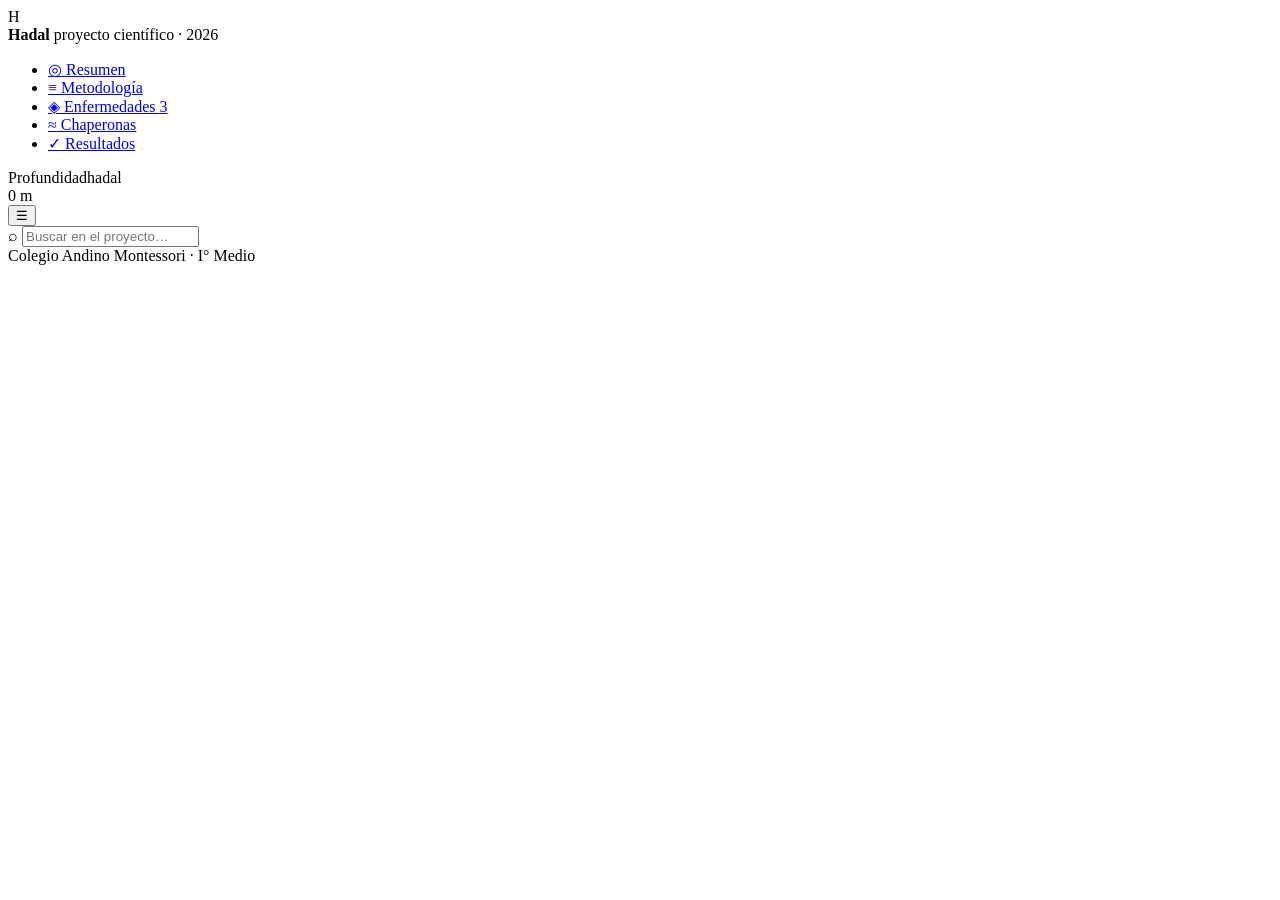
==== commit b1e8af70: "Actualizaciòn 21.08" ====
--- a/index.html
+++ b/index.html
@@ -4,981 +4,66 @@
 <meta charset="UTF-8">
 <meta name="viewport" content="width=device-width, initial-scale=1.0">
 <title>De las profundidades oceánicas a la neuroprotección</title>
-<meta name="description" content="Proyecto científico — Colegio Andino Montessori, I° Medio, 2026. Chaperonas químicas de la zona hadal y su relación con enfermedades neurodegenerativas.">
+<meta name="description" content="Proyecto científico — Colegio Andino Montessori, I° Medio, 2026.">
+
 <link rel="preconnect" href="https://fonts.googleapis.com">
 <link rel="preconnect" href="https://fonts.gstatic.com" crossorigin>
-<link href="https://fonts.googleapis.com/css2?family=Fraunces:opsz,wght@9..144,300;9..144,500;9..144,600;9..144,700&family=Space+Mono:wght@400;700&family=Inter:wght@400;500;600;700&family=Material+Symbols+Outlined:opsz,wght,FILL,GRAD@20,400,0,0&display=swap" rel="stylesheet">
-<style>
-  :root{
-    /* --- paleta original (mantenida) --- */
-    --abyss-0:#03050a;
-    --abyss-1:#070d1a;
-    --abyss-2:#0c1730;
-    --depth-line:#1b2c4d;
-    --bio-teal:#3fe8c9;
-    --bio-teal-dim:#1f6b5d;
-    --neural-violet:#b39dff;
-    --neural-violet-dim:#4a3d80;
-    --ink:#e7ecf3;
-    --ink-dim:#93a1b8;
-    --ink-faint:#5b6a85;
-    --alz:#ff8a7a;
-    --park:#ffc978;
-    --ela:#7ab8ff;
-    --serif:'Fraunces', serif;
-    --mono:'Space Mono', monospace;
-    --sans:'Inter', sans-serif;
+<link href="https://fonts.googleapis.com/css2?family=Fraunces:opsz,wght@9..144,500;9..144,600;9..144,700&family=Space+Mono:wght@400;700&family=Inter:wght@400;500;600&display=swap" rel="stylesheet">
 
-    /* --- tokens Material (superficies con "elevación" = superficie más clara, como Material 3 dark) --- */
-    --surf-0:#0a1224;
-    --surf-1:#0e1830;
-    --surf-2:#12203c;
-    --surf-3:#172848;
-    --on-surf:var(--ink);
-    --on-surf-var:var(--ink-dim);
-    --outline:var(--depth-line);
-    --outline-soft:rgba(148,168,201,0.12);
-    --primary:var(--bio-teal);
-    --primary-container:rgba(63,232,201,0.14);
-    --secondary:var(--neural-violet);
-    --secondary-container:rgba(179,157,255,0.14);
-    --radius-s:8px;
-    --radius-m:14px;
-    --radius-l:20px;
-    --appbar-h:64px;
-    --drawer-w:284px;
-    --e1:0 1px 2px rgba(0,0,0,.45), 0 1px 3px 1px rgba(0,0,0,.25);
-    --e2:0 2px 4px rgba(0,0,0,.45), 0 3px 10px 1px rgba(0,0,0,.3);
-    --e3:0 4px 10px rgba(0,0,0,.5), 0 2px 4px rgba(0,0,0,.35);
-  }
-  *{margin:0;padding:0;box-sizing:border-box;}
-  html{scroll-behavior:smooth;}
-  body{
-    background:var(--surf-0);
-    color:var(--on-surf);
-    font-family:var(--sans);
-    overflow-x:hidden;
-  }
-  ::selection{background:var(--bio-teal-dim);color:var(--ink);}
-  a{color:inherit;}
-
-  .material-symbols-outlined{
-    font-variation-settings:'FILL' 0,'wght' 400,'GRAD' 0,'opsz' 20;
-    font-size:20px; line-height:1; user-select:none; display:inline-block;
-    vertical-align:middle;
-  }
-
-  /* Ambient background (heredado, más sutil) */
-  .ocean-bg{
-    position:fixed; inset:0; z-index:-2;
-    background:
-      radial-gradient(ellipse 80% 50% at 50% -10%, rgba(63,232,201,0.07), transparent 60%),
-      linear-gradient(180deg, var(--surf-0) 0%, var(--abyss-1) 45%, var(--abyss-2) 100%);
-  }
-  .particles{position:fixed; inset:0; z-index:-1; pointer-events:none;}
-  .particle{
-    position:absolute; width:2px; height:2px; border-radius:50%;
-    background:var(--bio-teal); opacity:0.28; filter:blur(0.5px);
-    animation:drift linear infinite;
-  }
-  @keyframes drift{ from{transform:translateY(0);} to{transform:translateY(-120vh);} }
-  @keyframes pulse{0%,100%{opacity:.3;}50%{opacity:1;}}
-
-  ::-webkit-scrollbar{width:8px; height:8px;}
-  ::-webkit-scrollbar-track{background:transparent;}
-  ::-webkit-scrollbar-thumb{background:var(--outline); border-radius:4px;}
-
-  /* ======================================================
-     APP SHELL — grid al estilo Gmail: appbar + drawer + content
-  ====================================================== */
-  .app-shell{
-    display:grid;
-    grid-template-columns:var(--drawer-w) 1fr;
-    grid-template-rows:var(--appbar-h) auto;
-    grid-template-areas:"appbar appbar" "drawer content";
-    min-height:100vh;
-  }
-  @media (max-width:960px){
-    .app-shell{grid-template-columns:1fr; grid-template-areas:"appbar" "content";}
-  }
-
-  /* ---------- App bar ---------- */
-  .appbar{
-    grid-area:appbar; position:sticky; top:0; z-index:200;
-    display:flex; align-items:center; gap:14px;
-    padding:0 20px;
-    background:rgba(10,18,36,0.86);
-    backdrop-filter:blur(14px);
-    border-bottom:1px solid var(--outline-soft);
-  }
-  .appbar.scrolled{box-shadow:var(--e2);}
-  .icon-btn{
-    display:inline-flex; align-items:center; justify-content:center;
-    width:40px; height:40px; border-radius:50%; border:none; background:transparent;
-    color:var(--on-surf-var); cursor:pointer; position:relative; overflow:hidden;
-    transition:background .2s ease, color .2s ease;
-  }
-  .icon-btn:hover{background:var(--outline-soft); color:var(--on-surf);}
-  .menu-toggle{display:none;}
-  @media (max-width:960px){ .menu-toggle{display:inline-flex;} }
-
-  .appbar .brandmark{
-    display:flex; align-items:center; gap:10px; flex-shrink:0;
-  }
-  .brandmark .glyph{
-    width:34px; height:34px; border-radius:50%;
-    background:linear-gradient(135deg, var(--bio-teal), var(--neural-violet));
-    display:flex; align-items:center; justify-content:center;
-    color:var(--surf-0); font-family:var(--mono); font-weight:700; font-size:13px;
-  }
-  .brandmark .txt{display:flex; flex-direction:column; line-height:1.15;}
-  .brandmark .txt .t1{font-family:var(--sans); font-size:14px; font-weight:600; color:var(--ink);}
-  .brandmark .txt .t2{font-family:var(--mono); font-size:10.5px; color:var(--ink-faint); letter-spacing:.03em;}
-  @media (max-width:640px){ .brandmark .txt{display:none;} }
-
-  .search-field{
-    flex:1; max-width:640px; margin:0 auto;
-    display:flex; align-items:center; gap:10px;
-    background:var(--surf-2); border:1px solid transparent;
-    border-radius:28px; padding:0 18px; height:44px;
-    color:var(--ink-faint); transition:background .2s ease, border-color .2s ease;
-  }
-  .search-field:focus-within{background:var(--surf-3); border-color:var(--bio-teal-dim);}
-  .search-field input{
-    flex:1; background:transparent; border:none; outline:none;
-    color:var(--ink); font-family:var(--sans); font-size:14px;
-  }
-  .search-field input::placeholder{color:var(--ink-faint);}
-  .search-field .icon-btn{width:30px;height:30px;}
-
-  .appbar-right{display:flex; align-items:center; gap:6px; margin-left:auto; flex-shrink:0;}
-  .avatar-group{display:flex; margin-left:6px;}
-  .avatar{
-    width:32px; height:32px; border-radius:50%; margin-left:-8px;
-    display:flex; align-items:center; justify-content:center;
-    font-family:var(--sans); font-size:12px; font-weight:700; color:var(--surf-0);
-    border:2px solid var(--surf-0); cursor:default;
-  }
-  .avatar:nth-child(1){background:var(--bio-teal);}
-  .avatar:nth-child(2){background:var(--neural-violet);}
-  .avatar:nth-child(3){background:var(--ela);}
-
-  /* ---------- Drawer (nav estilo etiquetas de Gmail) ---------- */
-  .drawer{
-    grid-area:drawer; position:sticky; top:var(--appbar-h);
-    height:calc(100vh - var(--appbar-h));
-    overflow-y:auto; padding:16px 12px 24px;
-    display:flex; flex-direction:column; gap:4px;
-  }
-  @media (max-width:960px){
-    .drawer{
-      position:fixed; top:var(--appbar-h); left:0; height:calc(100vh - var(--appbar-h));
-      width:280px; background:var(--surf-1); z-index:190;
-      transform:translateX(-100%); transition:transform .28s ease;
-      box-shadow:var(--e3); border-right:1px solid var(--outline-soft);
-    }
-    .drawer.open{transform:translateX(0);}
-  }
-  .drawer-backdrop{
-    display:none; position:fixed; inset:var(--appbar-h) 0 0 0; z-index:180;
-    background:rgba(0,0,0,0.5); backdrop-filter:blur(1px);
-  }
-  .drawer-backdrop.show{display:block;}
-
-  .compose-btn{
-    display:flex; align-items:center; gap:12px;
-    background:var(--primary-container); color:var(--bio-teal);
-    border:1px solid var(--bio-teal-dim);
-    border-radius:var(--radius-l); padding:13px 20px; margin:6px 4px 18px;
-    font-family:var(--sans); font-weight:600; font-size:13.5px;
-    cursor:pointer; box-shadow:var(--e1); transition:box-shadow .2s ease, background .2s ease;
-    position:relative; overflow:hidden;
-  }
-  .compose-btn:hover{box-shadow:var(--e2); background:rgba(63,232,201,0.2);}
-
-  .drawer-section-label{
-    font-family:var(--mono); font-size:10.5px; letter-spacing:.1em; text-transform:uppercase;
-    color:var(--ink-faint); padding:14px 16px 6px;
-  }
-
-  .nav-item{
-    display:flex; align-items:center; gap:16px;
-    padding:11px 16px; border-radius:0 20px 20px 0; margin-right:14px;
-    color:var(--on-surf-var); text-decoration:none; cursor:pointer;
-    font-size:13.5px; font-weight:500; position:relative; overflow:hidden;
-    transition:background .2s ease, color .2s ease;
-  }
-  .nav-item .material-symbols-outlined{color:var(--ink-faint); transition:color .2s ease;}
-  .nav-item:hover{background:var(--outline-soft);}
-  .nav-item .label{flex:1;}
-  .nav-item .badge{
-    font-family:var(--mono); font-size:10px; color:var(--ink-faint);
-    letter-spacing:.02em;
-  }
-  .nav-item.current{
-    background:var(--primary-container); color:var(--bio-teal); font-weight:700;
-  }
-  .nav-item.current .material-symbols-outlined{color:var(--bio-teal);}
-  .nav-item.current .badge{color:var(--bio-teal);}
-
-  .drawer hr{border:none; border-top:1px solid var(--outline-soft); margin:14px 10px;}
-
-  .drawer-footer-note{
-    margin-top:auto; padding:16px; font-family:var(--mono); font-size:10.5px;
-    color:var(--ink-faint); line-height:1.7;
-  }
-
-  /* ripple */
-  .ripple-el{position:absolute; border-radius:50%; transform:scale(0); background:rgba(255,255,255,.25); animation:ripple .55s ease-out; pointer-events:none;}
-  @keyframes ripple{to{transform:scale(3); opacity:0;}}
-
-  /* ======================================================
-     CONTENT
-  ====================================================== */
-  .content{grid-area:content; min-width:0; padding:8px clamp(16px,4vw,56px) 80px;}
-
-  .eyebrow{
-    font-family:var(--mono); font-size:11.5px; letter-spacing:.1em;
-    color:var(--bio-teal); text-transform:uppercase; margin-bottom:16px;
-    display:flex; align-items:center; gap:10px;
-  }
-  .eyebrow::before{content:'';width:22px;height:1px;background:var(--bio-teal);}
-
-  h1{
-    font-family:var(--serif); font-weight:600; font-size:clamp(2.2rem, 5vw, 3.9rem);
-    line-height:1.05; letter-spacing:-.01em;
-  }
-  h1 em{
-    font-style:italic; font-weight:500;
-    background:linear-gradient(90deg, var(--bio-teal), var(--neural-violet));
-    -webkit-background-clip:text; background-clip:text; color:transparent;
-  }
-  h2{
-    font-family:var(--serif); font-weight:600; font-size:clamp(1.6rem, 3vw, 2.3rem);
-    margin-bottom:22px; letter-spacing:-.005em;
-  }
-  h3{
-    font-family:var(--serif); font-weight:500; font-size:1.2rem;
-    margin:30px 0 14px; color:var(--ink);
-  }
-  p{color:var(--ink-dim); font-size:1rem; line-height:1.75; max-width:66ch;}
-  p + p{margin-top:14px;}
-  strong{color:var(--ink); font-weight:600;}
-
-  /* --- tarjeta "conversación" (surface elevada, look Gmail card) --- */
-  .surface{
-    background:var(--surf-1); border:1px solid var(--outline-soft);
-    border-radius:var(--radius-m); padding:34px clamp(20px,4vw,44px);
-    margin:22px 0 40px; box-shadow:var(--e1);
-  }
-  .surface.hero-surface{
-    margin-top:20px; padding-top:52px; padding-bottom:44px;
-    background:linear-gradient(160deg, var(--surf-1) 0%, var(--surf-2) 100%);
-  }
-
-  .reveal{opacity:0; transform:translateY(18px); transition:opacity .6s ease, transform .6s ease;}
-  .reveal.in{opacity:1; transform:translateY(0);}
-
-  .hero .meta-row{
-    display:flex; gap:10px; margin-top:30px; flex-wrap:wrap; align-items:center;
-    font-family:var(--mono); font-size:11.5px; color:var(--ink-faint);
-  }
-  .hero .meta-row span.k{color:var(--ink-dim);}
-  .hero .sub{margin-top:22px; font-size:1.08rem; color:var(--ink-dim); max-width:58ch;}
-  .chip-row{display:flex; gap:8px; flex-wrap:wrap; margin-top:22px;}
-  .chip{
-    display:inline-flex; align-items:center; gap:6px;
-    font-family:var(--mono); font-size:11px; letter-spacing:.03em;
-    padding:7px 14px; border-radius:100px; border:1px solid var(--outline);
-    color:var(--ink-dim); background:var(--surf-2);
-  }
-  .chip .material-symbols-outlined{font-size:15px;}
-
-  /* --- info / quote box (chat/label estilo Material outlined card) --- */
-  .box{
-    border:1px solid var(--outline); border-radius:var(--radius-m);
-    padding:24px 26px; margin:20px 0;
-    background:var(--surf-2); border-left:3px solid var(--bio-teal);
-  }
-  .box.violet{border-left-color:var(--neural-violet); background:rgba(179,157,255,0.05);}
-  .box .tag{font-family:var(--mono); font-size:10.5px; color:var(--bio-teal); letter-spacing:.08em; text-transform:uppercase; margin-bottom:10px; display:block;}
-  .box.violet .tag{color:var(--neural-violet);}
-  .box p{max-width:none; color:var(--ink);}
-
-  /* --- listas estilo filas de Gmail (checkbox/dot + texto) --- */
-  .list-row{
-    display:flex; gap:16px; align-items:flex-start;
-    padding:13px 10px; border-radius:var(--radius-s);
-    transition:background .2s ease;
-  }
-  .list-row:hover{background:var(--outline-soft);}
-  .list-row .dot-ico{
-    width:26px; height:26px; border-radius:50%; flex-shrink:0; margin-top:1px;
-    display:flex; align-items:center; justify-content:center;
-    background:var(--primary-container); color:var(--bio-teal);
-  }
-  .list-row .dot-ico .material-symbols-outlined{font-size:15px;}
-  .list-row p{margin:0; font-size:.96rem;}
-  .obj-list{list-style:none; margin-top:8px;}
-
-  /* --- metodología: filas numeradas estilo Gmail list --- */
-  .steps{margin-top:10px;}
-  .step{
-    display:flex; gap:18px; align-items:flex-start;
-    padding:16px 10px; border-radius:var(--radius-s);
-    border-bottom:1px solid var(--outline-soft); transition:background .2s ease;
-  }
-  .step:hover{background:var(--outline-soft);}
-  .step:last-child{border-bottom:none;}
-  .step .num{
-    width:30px; height:30px; border-radius:50%; flex-shrink:0;
-    background:var(--surf-3); color:var(--ink-dim);
-    display:flex; align-items:center; justify-content:center;
-    font-family:var(--mono); font-size:12px;
-  }
-  .step .txt strong{display:block; font-size:1rem; margin-bottom:4px; color:var(--ink); font-family:var(--serif); font-weight:500; font-size:1.1rem;}
-  .step .txt p{margin:0; font-size:.94rem;}
-
-  /* --- tarjetas de enfermedades: cards Material elevadas --- */
-  .disease-grid{
-    display:grid; grid-template-columns:repeat(3,1fr); gap:14px;
-    margin:26px 0;
-  }
-  @media (max-width:800px){ .disease-grid{grid-template-columns:1fr;} }
-  .d-card{
-    background:var(--surf-2); border:1px solid var(--outline-soft); border-radius:var(--radius-m);
-    padding:24px 22px; transition:transform .2s ease, box-shadow .2s ease, border-color .2s ease;
-  }
-  .d-card:hover{transform:translateY(-3px); box-shadow:var(--e2); border-color:var(--outline);}
-  .d-card .dot{width:10px;height:10px;border-radius:50%;margin-bottom:14px;}
-  .d-card.alz .dot{background:var(--alz); box-shadow:0 0 10px var(--alz);}
-  .d-card.park .dot{background:var(--park); box-shadow:0 0 10px var(--park);}
-  .d-card.ela .dot{background:var(--ela); box-shadow:0 0 10px var(--ela);}
-  .d-card h4{font-family:var(--serif); font-size:1.15rem; font-weight:600; margin-bottom:10px;}
-  .d-card .field{margin-top:13px;}
-  .d-card .field .k{font-family:var(--mono); font-size:9.5px; letter-spacing:.06em; color:var(--ink-faint); text-transform:uppercase; margin-bottom:4px;}
-  .d-card .field .v{font-size:.9rem; color:var(--ink-dim); line-height:1.55;}
-
-  /* --- tabla comparativa estilo Material data table --- */
-  .table-wrap{overflow-x:auto; border-radius:var(--radius-m); border:1px solid var(--outline-soft); margin-top:14px;}
-  .cmp-table{width:100%; border-collapse:collapse; min-width:560px;}
-  .cmp-table thead tr{background:var(--surf-2);}
-  .cmp-table th{
-    text-align:left; font-family:var(--mono); font-size:10.5px; letter-spacing:.06em;
-    text-transform:uppercase; color:var(--ink-faint); font-weight:400;
-    padding:13px 18px;
-  }
-  .cmp-table td{
-    padding:16px 18px; border-top:1px solid var(--outline-soft);
-    font-size:.92rem; color:var(--ink-dim); vertical-align:top;
-  }
-  .cmp-table td:first-child{color:var(--ink); font-family:var(--serif); font-size:1.02rem; font-weight:500;}
-  .cmp-table tr td{background:var(--surf-1);}
-  .cmp-table tr:hover td{background:var(--surf-2);}
-  .cmp-table .swatch{display:inline-block; width:8px; height:8px; border-radius:50%; margin-right:8px;}
-
-  /* --- comparación abismo/cerebro --- */
-  .depth-compare{
-    display:grid; grid-template-columns:1fr 1fr; gap:14px; margin:34px 0;
-  }
-  @media (max-width:800px){ .depth-compare{grid-template-columns:1fr;} }
-  .dc-col{padding:28px 26px; border-radius:var(--radius-m); border:1px solid var(--outline-soft);}
-  .dc-col.ocean{background:linear-gradient(180deg, #0a1730, #0d1e3d);}
-  .dc-col.brain{background:linear-gradient(180deg, #14112c, #1a1338);}
-  .dc-col .kicker{font-family:var(--mono); font-size:10.5px; letter-spacing:.08em; text-transform:uppercase; margin-bottom:8px; display:flex; align-items:center; gap:8px;}
-  .dc-col.ocean .kicker{color:var(--bio-teal);}
-  .dc-col.brain .kicker{color:var(--neural-violet);}
-  .dc-col .big{font-family:var(--serif); font-size:1.9rem; margin-bottom:12px; line-height:1.15;}
-  .dc-col p{font-size:.9rem; max-width:none;}
-
-  .tmao-box{
-    margin-top:22px; padding:22px 24px; border-radius:var(--radius-m);
-    border:1px solid var(--bio-teal-dim); background:rgba(63,232,201,0.06); position:relative;
-  }
-  .tmao-box .tag{
-    display:inline-block; background:var(--surf-1); padding:2px 10px; border-radius:100px;
-    font-family:var(--mono); font-size:10.5px; color:var(--bio-teal); letter-spacing:.08em;
-    margin-bottom:10px; border:1px solid var(--bio-teal-dim);
-  }
-  .tmao-box p{color:var(--ink); max-width:none; font-size:.96rem;}
-
-  /* --- conclusión --- */
-  .verdict{display:flex; align-items:center; gap:14px; margin-bottom:22px; flex-wrap:wrap;}
-  .verdict .pill{
-    display:inline-flex; align-items:center; gap:8px;
-    font-family:var(--mono); font-size:10.5px; letter-spacing:.06em; text-transform:uppercase;
-    padding:9px 16px; background:rgba(255,201,120,0.12); color:var(--park); border-radius:100px;
-    border:1px solid rgba(255,201,120,0.35);
-  }
-  .reasons{margin-top:10px; display:flex; flex-direction:column; gap:2px;}
-
-  /* --- fuentes: filas estilo Gmail (remitente / asunto / dominio) --- */
-  .sources{list-style:none; margin-top:14px; display:flex; flex-direction:column; gap:2px;}
-  .source-row{
-    display:flex; align-items:center; gap:16px; padding:14px 12px;
-    border-radius:var(--radius-s); border-bottom:1px solid var(--outline-soft);
-    transition:background .2s ease;
-  }
-  .source-row:hover{background:var(--outline-soft);}
-  .source-row .s-ico{
-    width:30px; height:30px; border-radius:50%; flex-shrink:0;
-    background:var(--surf-3); color:var(--ink-dim);
-    display:flex; align-items:center; justify-content:center;
-  }
-  .source-row .s-ico .material-symbols-outlined{font-size:16px;}
-  .source-row .s-body{flex:1; min-width:0;}
-  .source-row .s-name{font-size:.92rem; color:var(--ink); font-weight:600;}
-  .source-row .s-title{font-size:.86rem; color:var(--ink-faint); margin-top:1px;
-    white-space:nowrap; overflow:hidden; text-overflow:ellipsis;}
-  .source-row .s-domain{
-    font-family:var(--mono); font-size:10.5px; color:var(--bio-teal);
-    text-decoration:none; padding:5px 10px; border:1px solid var(--outline);
-    border-radius:100px; flex-shrink:0; white-space:nowrap;
-  }
-  .source-row .s-domain:hover{border-color:var(--bio-teal); background:var(--primary-container);}
-
-  /* --- FAQ: acordeón estilo lista de correo expandible --- */
-  .faq-list{display:flex; flex-direction:column; gap:8px; margin-top:10px;}
-  .faq-item{
-    border:1px solid var(--outline-soft); border-radius:var(--radius-m);
-    background:var(--surf-2); overflow:hidden; transition:border-color .2s ease, background .2s ease;
-  }
-  .faq-item[open]{border-color:var(--bio-teal-dim); background:var(--surf-3);}
-  .faq-item summary{
-    list-style:none; cursor:pointer; display:flex; align-items:center; gap:16px;
-    padding:16px 18px; user-select:none;
-  }
-  .faq-item summary::-webkit-details-marker{display:none;}
-  .faq-item summary .dot-ico{background:var(--secondary-container); color:var(--neural-violet); flex-shrink:0;}
-  .faq-item[open] summary .dot-ico{background:var(--primary-container); color:var(--bio-teal);}
-  .faq-item summary .q-text{
-    flex:1; font-family:var(--sans); font-weight:600; font-size:.98rem; color:var(--ink);
-  }
-  .faq-item summary .chevron{
-    color:var(--ink-faint); transition:transform .25s ease; flex-shrink:0;
-  }
-  .faq-item[open] summary .chevron{transform:rotate(180deg); color:var(--bio-teal);}
-  .faq-item .a-body{
-    padding:0 18px 20px 60px; animation:faqOpen .25s ease;
-  }
-  .faq-item .a-body p{font-size:.94rem; max-width:none; margin:0;}
-  @keyframes faqOpen{ from{opacity:0; transform:translateY(-4px);} to{opacity:1; transform:translateY(0);} }
-
-  /* --- footer --- */
-  footer{
-    padding:40px clamp(20px,4vw,44px); border-top:1px solid var(--outline-soft);
-    display:flex; flex-direction:column; gap:6px; color:var(--ink-faint);
-  }
-  footer .f-title{font-family:var(--serif); font-size:1.15rem; font-weight:500; margin-bottom:8px; color:var(--ink);}
-  footer .f-line{font-family:var(--mono); font-size:11.5px;}
-  footer .f-line strong{color:var(--ink-dim); font-weight:400;}
-
-  /* --- FAB --- */
-  .fab{
-    position:fixed; right:26px; bottom:26px; z-index:150;
-    width:52px; height:52px; border-radius:16px; border:none;
-    background:var(--bio-teal); color:var(--surf-0);
-    display:flex; align-items:center; justify-content:center;
-    box-shadow:var(--e3); cursor:pointer; opacity:0; transform:translateY(12px) scale(.9);
-    pointer-events:none; transition:opacity .25s ease, transform .25s ease;
-  }
-  .fab.show{opacity:1; transform:translateY(0) scale(1); pointer-events:auto;}
-  .fab:active{transform:scale(.94);}
-
-  /* --- resaltado de búsqueda --- */
-  mark.search-hit{background:rgba(63,232,201,0.35); color:var(--ink); border-radius:3px; padding:0 1px;}
-  .no-match{opacity:.25; filter:saturate(.4);}
-
-  @media (prefers-reduced-motion: reduce){
-    html{scroll-behavior:auto;}
-    .reveal{transition:none; opacity:1; transform:none;}
-    .particle{animation:none;}
-  }
-</style>
+<link rel="stylesheet" href="css/variables.css">
+<link rel="stylesheet" href="css/base.css">
+<link rel="stylesheet" href="css/app-shell.css">
+<link rel="stylesheet" href="css/components.css">
 </head>
 <body>
 
-<div class="ocean-bg"></div>
-<div class="particles" id="particles"></div>
+<div class="app">
 
-<div class="app-shell">
-
-  <!-- ===== App bar ===== -->
-  <header class="appbar" id="appbar">
-    <button class="icon-btn menu-toggle" id="menuToggle" aria-label="Abrir menú">
-      <span class="material-symbols-outlined">menu</span>
-    </button>
-    <div class="brandmark">
-      <div class="glyph">TMAO</div>
+  <aside class="sidebar" id="sidebar">
+    <div class="brand">
+      <div class="mark">H</div>
       <div class="txt">
-        <span class="t1">Del abismo al cerebro</span>
-        <span class="t2">Colegio Andino Montessori · I° Medio</span>
+        <strong>Hadal</strong>
+        <span>proyecto científico · 2026</span>
       </div>
     </div>
-    <div class="search-field">
-      <span class="material-symbols-outlined">search</span>
-      <input type="text" id="siteSearch" placeholder="Buscar en el informe — ej. «chaperonas», «Parkinson»…" autocomplete="off">
-      <button class="icon-btn" id="clearSearch" style="display:none;" aria-label="Limpiar búsqueda">
-        <span class="material-symbols-outlined">close</span>
-      </button>
-    </div>
-    <div class="appbar-right">
-      <button class="icon-btn" id="printBtn" title="Imprimir / guardar como PDF" aria-label="Imprimir">
-        <span class="material-symbols-outlined">print</span>
-      </button>
-      <div class="avatar-group" title="Amanda Valenzuela, Esperanza Mancilla, Sebastián Fuentealba">
-        <div class="avatar">AV</div>
-        <div class="avatar">EM</div>
-        <div class="avatar">SF</div>
+
+    <ul class="nav-list">
+      <li><a class="nav-item" href="#/resumen" data-route="resumen"><span class="ic">◎</span> Resumen</a></li>
+      <li><a class="nav-item" href="#/metodologia" data-route="metodologia"><span class="ic">≡</span> Metodología</a></li>
+      <li><a class="nav-item" href="#/enfermedades" data-route="enfermedades"><span class="ic">◈</span> Enfermedades <span class="badge">3</span></a></li>
+      <li><a class="nav-item" href="#/chaperonas" data-route="chaperonas"><span class="ic">≈</span> Chaperonas</a></li>
+      <li><a class="nav-item" href="#/resultados" data-route="resultados"><span class="ic">✓</span> Resultados</a></li>
+    </ul>
+
+    <div class="sidebar-divider"></div>
+
+    <div class="sidebar-footer">
+      <div class="depth-widget">
+        <div class="label"><span>Profundidad</span><span>hadal</span></div>
+        <div class="value" id="depth-value">0 m</div>
+        <div class="bar"><div class="fill" id="depth-fill" style="width:0%"></div></div>
       </div>
     </div>
-  </header>
+  </aside>
 
-  <div class="drawer-backdrop" id="drawerBackdrop"></div>
+  <div class="app-main">
+    <header class="topbar">
+      <button class="hamburger" id="hamburger" aria-label="Abrir menú">☰</button>
+      <div class="search-box">
+        <span class="ic">⌕</span>
+        <input id="search-input" type="text" placeholder="Buscar en el proyecto…">
+      </div>
+      <div class="topbar-meta">Colegio Andino Montessori · I° Medio</div>
+    </header>
 
-  <!-- ===== Drawer ===== -->
-  <nav class="drawer" id="drawer">
-    <button class="compose-btn ripple" id="printBtn2">
-      <span class="material-symbols-outlined">picture_as_pdf</span>
-      Imprimir informe
-    </button>
+    <main id="view-root"></main>
+  </div>
 
-    <div class="drawer-section-label">Recorrido</div>
-    <a href="#inicio" class="nav-item ripple" data-id="inicio">
-      <span class="material-symbols-outlined">water_drop</span>
-      <span class="label">Inicio</span>
-      <span class="badge">0 m</span>
-    </a>
-    <a href="#investigacion" class="nav-item ripple" data-id="investigacion">
-      <span class="material-symbols-outlined">science</span>
-      <span class="label">Pregunta e hipótesis</span>
-      <span class="badge">método</span>
-    </a>
-    <a href="#enfermedades" class="nav-item ripple" data-id="enfermedades">
-      <span class="material-symbols-outlined">neurology</span>
-      <span class="label">Enfermedades</span>
-      <span class="badge">3</span>
-    </a>
-    <a href="#chaperonas" class="nav-item ripple" data-id="chaperonas">
-      <span class="material-symbols-outlined">biotech</span>
-      <span class="label">Chaperonas hadales</span>
-      <span class="badge">10 916 m</span>
-    </a>
-    <a href="#resultados" class="nav-item ripple" data-id="resultados">
-      <span class="material-symbols-outlined">fact_check</span>
-      <span class="label">Resultados</span>
-      <span class="badge">final</span>
-    </a>
-    <a href="#faq" class="nav-item ripple" data-id="faq">
-      <span class="material-symbols-outlined">help</span>
-      <span class="label">Preguntas frecuentes</span>
-      <span class="badge">FAQ</span>
-    </a>
-
-    <hr>
-    <div class="drawer-section-label">Créditos</div>
-    <div class="nav-item" style="cursor:default;">
-      <span class="material-symbols-outlined">group</span>
-      <span class="label">3 autoras/autor</span>
-    </div>
-    <div class="nav-item" style="cursor:default;">
-      <span class="material-symbols-outlined">calendar_today</span>
-      <span class="label">04/08/2026</span>
-    </div>
-
-    <div class="drawer-footer-note">
-      Proyecto científico · Biología marina + neurociencia<br>
-      I° Medio · 2026
-    </div>
-  </nav>
-
-  <!-- ===== Content ===== -->
-  <main class="content">
-
-    <section class="hero surface hero-surface" id="inicio">
-      <div class="eyebrow">Proyecto científico · 2026</div>
-      <h1>De las profundidades<br>oceánicas a la <em>neuroprotección</em></h1>
-      <p class="sub">Una molécula que estabiliza proteínas a 10 900 metros bajo el mar, y la pregunta de si podría enseñarnos algo sobre el cerebro humano.</p>
-      <div class="meta-row"><span class="k">Autoras y autor</span> — Amanda Valenzuela, Esperanza Mancilla, Sebastián Fuentealba</div>
-      <div class="meta-row"><span class="k">Fecha</span> — 04/08/2026</div>
-      <div class="chip-row">
-        <span class="chip"><span class="material-symbols-outlined">water_drop</span> Zona hadal</span>
-        <span class="chip"><span class="material-symbols-outlined">psychology</span> Neurodegeneración</span>
-        <span class="chip"><span class="material-symbols-outlined">biotech</span> Chaperonas químicas</span>
-      </div>
-    </section>
-
-    <section id="investigacion" class="reveal surface">
-      <div class="eyebrow">Punto de partida</div>
-      <h2>Pregunta e hipótesis</h2>
-      <div class="box">
-        <span class="tag">Pregunta de investigación</span>
-        <p>¿De qué manera las chaperonas químicas y los osmolitos de la fauna hadal (como el TMAO) podrían inspirar terapias para prevenir el mal plegamiento de proteínas en enfermedades neurodegenerativas?</p>
-      </div>
-      <div class="box violet">
-        <span class="tag">Hipótesis</span>
-        <p>El desarrollo de tratamientos médicos basados en chaperonas químicas logrará reducir el número de pacientes con enfermedades neurodegenerativas.</p>
-      </div>
-
-      <h3>Objetivo general</h3>
-      <p>Determinar si, en un caso hipotético, las chaperonas químicas podrían ser el tratamiento definitivo para enfermedades neurodegenerativas.</p>
-
-      <h3>Objetivos específicos</h3>
-      <ul class="obj-list">
-        <li class="list-row"><span class="dot-ico"><span class="material-symbols-outlined">looks_one</span></span><p>Comprender cómo se generan las enfermedades neurodegenerativas.</p></li>
-        <li class="list-row"><span class="dot-ico"><span class="material-symbols-outlined">looks_two</span></span><p>Explicar qué son las chaperonas químicas.</p></li>
-        <li class="list-row"><span class="dot-ico"><span class="material-symbols-outlined">looks_3</span></span><p>Relacionar el TMAO con las proteínas y las funciones del cerebro.</p></li>
-        <li class="list-row"><span class="dot-ico"><span class="material-symbols-outlined">looks_4</span></span><p>Determinar la posibilidad de un tratamiento.</p></li>
-      </ul>
-
-      <h3>Metodología</h3>
-      <div class="steps">
-        <div class="step"><div class="num">01</div><div class="txt"><strong>Búsqueda</strong><p>Investigar en fuentes confiables sobre chaperonas químicas y enfermedades neurodegenerativas.</p></div></div>
-        <div class="step"><div class="num">02</div><div class="txt"><strong>Selección</strong><p>Filtrar la información relevante para un tratamiento cuantitativo.</p></div></div>
-        <div class="step"><div class="num">03</div><div class="txt"><strong>Visualización</strong><p>Crear gráficos con la información seleccionada.</p></div></div>
-        <div class="step"><div class="num">04</div><div class="txt"><strong>Síntesis</strong><p>Relacionar ambos temas — biología marina y neurociencia.</p></div></div>
-        <div class="step"><div class="num">05</div><div class="txt"><strong>Divulgación</strong><p>Crear una presentación para comunicar los hallazgos.</p></div></div>
-      </div>
-    </section>
-
-    <section id="enfermedades" class="reveal surface">
-      <div class="eyebrow">Contexto clínico</div>
-      <h2>Tres formas de perder neuronas</h2>
-      <p>Las enfermedades neurodegenerativas son afecciones al cerebro que pueden afectar el movimiento, el lenguaje, la memoria, el razonamiento y muchas otras capacidades. Cada una falla de un modo distinto.</p>
-
-      <div class="disease-grid">
-        <div class="d-card alz">
-          <div class="dot"></div>
-          <h4>Alzheimer</h4>
-          <div class="field"><div class="k">Mecanismo</div><div class="v">Acumulación de placas seniles — sustancias tóxicas en el cerebro.</div></div>
-          <div class="field"><div class="k">Respuesta del cerebro</div><div class="v">Las células microgliales rodean las placas para contenerlas y reducir el daño.</div></div>
-        </div>
-        <div class="d-card park">
-          <div class="dot"></div>
-          <h4>Parkinson</h4>
-          <div class="field"><div class="k">Mecanismo</div><div class="v">Pérdida de neuronas dopaminérgicas en la sustancia negra.</div></div>
-          <div class="field"><div class="k">Marcador</div><div class="v">Agregados proteicos conocidos como Cuerpos de Lewy.</div></div>
-        </div>
-        <div class="d-card ela">
-          <div class="dot"></div>
-          <h4>Esclerosis Lateral Amiotrófica</h4>
-          <div class="field"><div class="k">Mecanismo</div><div class="v">Daño progresivo a las neuronas que controlan el movimiento voluntario.</div></div>
-          <div class="field"><div class="k">Particularidad</div><div class="v">Debilita caminar, hablar, tragar y respirar — sin afectar mente ni sentidos.</div></div>
-        </div>
-      </div>
-
-      <h3>Comparación directa</h3>
-      <div class="table-wrap">
-        <table class="cmp-table">
-          <thead><tr><th>Enfermedad</th><th>Tipo de daño</th><th>Proteína implicada</th><th>Función afectada</th></tr></thead>
-          <tbody>
-            <tr><td><span class="swatch" style="background:var(--alz)"></span>Alzheimer</td><td>Acumulación de placas</td><td>Beta-amiloide, tau</td><td>Memoria, cognición</td></tr>
-            <tr><td><span class="swatch" style="background:var(--park)"></span>Parkinson</td><td>Pérdida neuronal</td><td>Alfa-sinucleína</td><td>Movimiento, coordinación</td></tr>
-            <tr><td><span class="swatch" style="background:var(--ela)"></span>ELA</td><td>Degeneración motora</td><td>SOD1, TDP-43</td><td>Movimiento voluntario</td></tr>
-          </tbody>
-        </table>
-      </div>
-    </section>
-
-    <section id="chaperonas" class="reveal surface">
-      <div class="eyebrow">10 916 metros bajo el nivel del mar</div>
-      <h2>Las chaperonas de la zona hadal</h2>
-      <p>Las <strong>chaperonas químicas</strong> son moléculas pequeñas que estabilizan la estructura de las proteínas, facilitando su correcto plegamiento. Ya existen, de forma natural, en nuestro propio cerebro.</p>
-
-      <div class="depth-compare">
-        <div class="dc-col ocean">
-          <div class="kicker"><span class="material-symbols-outlined">water</span>Fosa oceánica</div>
-          <div class="big">Chaperonas generales y específicas</div>
-          <p>Las específicas estabilizan lo suficiente a la proteína como para "engañar" al sistema de control del retículo endoplasmático — y así ser transportada a su destino final, como la membrana plasmática.</p>
-        </div>
-        <div class="dc-col brain">
-          <div class="kicker"><span class="material-symbols-outlined">psychology</span>Cerebro humano</div>
-          <div class="big">El mismo mecanismo, otro contexto</div>
-          <p>El plegamiento correcto de proteínas es igual de crítico en el sistema nervioso — cuando falla, es uno de los orígenes de las enfermedades neurodegenerativas.</p>
-        </div>
-      </div>
-
-      <div class="tmao-box">
-        <span class="tag">TMAO</span>
-        <p><strong>Óxido de trimetilamina.</strong> Es el rasgo distintivo de la fauna hadal: un soluto que estabiliza las proteínas y evita que el agua a alta presión las compacte, ayudándolas a recuperar su forma funcional. Es una adaptación evolutiva para contrarrestar la presión extrema de las profundidades.</p>
-      </div>
-
-      <h3>¿Por qué importa para la neurociencia?</h3>
-      <p>Si el TMAO permite que las proteínas de organismos hadales permanezcan estables bajo presiones que destruirían proteínas normales, la pregunta natural es si ese mismo principio podría inspirar formas de estabilizar proteínas que se pliegan mal en el cerebro humano.</p>
-    </section>
-
-    <section id="resultados" class="reveal surface">
-      <div class="eyebrow">Cierre de la investigación</div>
-      <h2>Resultados y conclusión</h2>
-
-      <div class="verdict">
-        <span class="pill"><span class="material-symbols-outlined" style="font-size:14px;">cancel</span>Hipótesis rechazada</span>
-      </div>
-      <p>La evidencia recopilada no permite confirmar que las chaperonas químicas puedan usarse, hoy, como tratamiento definitivo para enfermedades neurodegenerativas.</p>
-
-      <h3>Razones del rechazo</h3>
-      <div class="reasons">
-        <div class="list-row"><span class="dot-ico"><span class="material-symbols-outlined">remove</span></span><p>Faltan estudios y datos suficientes en este campo específico.</p></div>
-        <div class="list-row"><span class="dot-ico"><span class="material-symbols-outlined">remove</span></span><p>Existe poco interés científico en la línea de investigación aún.</p></div>
-        <div class="list-row"><span class="dot-ico"><span class="material-symbols-outlined">remove</span></span><p>Alta complejidad experimental para trasladar el hallazgo del océano al cerebro humano.</p></div>
-        <div class="list-row"><span class="dot-ico"><span class="material-symbols-outlined">remove</span></span><p>Se desconoce si son seguras, o si tienen efectos secundarios en el cerebro humano.</p></div>
-      </div>
-
-      <div class="box" style="margin-top:26px;">
-        <span class="tag">Conclusión</span>
-        <p>Aunque las chaperonas de la zona hadal podrían, en principio, reparar proteínas mal plegadas y servir de base para futuras terapias, <strong>por ahora no inspiran terapias concretas</strong> para enfermedades neurodegenerativas. La biomimética abre una pregunta legítima; la evidencia actual todavía no la responde.</p>
-      </div>
-
-      <h3>Fuentes principales</h3>
-      <ul class="sources">
-        <li class="source-row">
-          <span class="s-ico"><span class="material-symbols-outlined">newspaper</span></span>
-          <span class="s-body"><div class="s-name">Deutsche Welle (2016)</div><div class="s-title">Chaperonas, ¿cura contra el Alzheimer?</div></span>
-          <a class="s-domain" href="https://www.dw.com/es/chaperonas-cura-contra-el-alzheimer/a35908407" target="_blank" rel="noopener">dw.com</a>
-        </li>
-        <li class="source-row">
-          <span class="s-ico"><span class="material-symbols-outlined">local_hospital</span></span>
-          <span class="s-body"><div class="s-name">Mayo Clinic</div><div class="s-title">Enfermedad de Alzheimer: diagnóstico y tratamiento</div></span>
-          <a class="s-domain" href="https://www.mayoclinic.org/es/diseases-conditions/alzheimersdisease/diagnosis-treatment/drc-20350453" target="_blank" rel="noopener">mayoclinic.org</a>
-        </li>
-        <li class="source-row">
-          <span class="s-ico"><span class="material-symbols-outlined">newspaper</span></span>
-          <span class="s-body"><div class="s-name">La Tercera (2023)</div><div class="s-title">Alzheimer y Parkinson entre las principales causas de muerte en Chile</div></span>
-          <a class="s-domain" href="https://www.latercera.com/quepasa/noticia/alzheimer-y-parkinson-estan-entre-las-principales-causas-de-muerte-en-chile/KQH65UT64RGSBMPXVLQOZBXSSQ/" target="_blank" rel="noopener">latercera.com</a>
-        </li>
-        <li class="source-row">
-          <span class="s-ico"><span class="material-symbols-outlined">account_balance</span></span>
-          <span class="s-body"><div class="s-name">Ministerio de Salud de Chile — DIPRECE</div><div class="s-title">Enfermedad de Alzheimer y otras demencias</div></span>
-          <a class="s-domain" href="https://diprece.minsal.cl/informacion-para-la-comunidad-enfermedad-de-alzheimer-y-otras-demencias/" target="_blank" rel="noopener">diprece.minsal.cl</a>
-        </li>
-        <li class="source-row">
-          <span class="s-ico"><span class="material-symbols-outlined">school</span></span>
-          <span class="s-body"><div class="s-name">Revista Chilena de Salud Pública (2012)</div><div class="s-title">Carga de enfermedad por demencias en Chile</div></span>
-          <a class="s-domain" href="https://revistasaludpublica.uchile.cl/index.php/RCSP/article/download/26633/28208/87946" target="_blank" rel="noopener">uchile.cl</a>
-        </li>
-        <li class="source-row">
-          <span class="s-ico"><span class="material-symbols-outlined">folder</span></span>
-          <span class="s-body"><div class="s-name">Referencias completas</div><div class="s-title">Disponibles en el documento original del proyecto</div></span>
-        </li>
-      </ul>
-    </section>
-
-    <section id="faq" class="reveal surface">
-      <div class="eyebrow">Dudas comunes</div>
-      <h2>Preguntas frecuentes</h2>
-      <p>Un resumen rápido de las preguntas que más surgen sobre el proyecto, pensado para quien no quiera leer el informe completo.</p>
-
-      <div class="faq-list">
-        <details class="faq-item" open>
-          <summary>
-            <span class="dot-ico"><span class="material-symbols-outlined">water_drop</span></span>
-            <span class="q-text">¿Qué es el TMAO y por qué se estudió?</span>
-            <span class="material-symbols-outlined chevron">expand_more</span>
-          </summary>
-          <div class="a-body"><p>El óxido de trimetilamina (TMAO) es un soluto que se acumula en organismos de la zona hadal. Estabiliza sus proteínas y evita que el agua a alta presión las compacte, permitiéndoles conservar su forma funcional a más de 10 000 metros de profundidad. Se estudió como posible punto de partida para pensar en la estabilización de proteínas en otros contextos, como el cerebro humano.</p></div>
-        </details>
-
-        <details class="faq-item">
-          <summary>
-            <span class="dot-ico"><span class="material-symbols-outlined">biotech</span></span>
-            <span class="q-text">¿Qué son las chaperonas químicas?</span>
-            <span class="material-symbols-outlined chevron">expand_more</span>
-          </summary>
-          <div class="a-body"><p>Son moléculas pequeñas que ayudan a que las proteínas se plieguen correctamente. Existen tanto en organismos hadales como, de forma natural, en el cuerpo humano. Cuando el plegamiento de proteínas falla, puede derivar en enfermedades neurodegenerativas.</p></div>
-        </details>
-
-        <details class="faq-item">
-          <summary>
-            <span class="dot-ico"><span class="material-symbols-outlined">psychology</span></span>
-            <span class="q-text">¿Por qué el proyecto se centró en Alzheimer, Parkinson y ELA?</span>
-            <span class="material-symbols-outlined chevron">expand_more</span>
-          </summary>
-          <div class="a-body"><p>Las tres son enfermedades neurodegenerativas causadas, al menos en parte, por proteínas que se pliegan mal (beta-amiloide y tau, alfa-sinucleína, y SOD1/TDP-43 respectivamente). Esto las hacía casos comparables entre sí y adecuados para poner a prueba la hipótesis de las chaperonas químicas.</p></div>
-        </details>
-
-        <details class="faq-item">
-          <summary>
-            <span class="dot-ico"><span class="material-symbols-outlined">cancel</span></span>
-            <span class="q-text">¿Por qué se rechazó la hipótesis?</span>
-            <span class="material-symbols-outlined chevron">expand_more</span>
-          </summary>
-          <div class="a-body"><p>Porque la evidencia disponible hoy no permite confirmarla: faltan estudios específicos en este cruce entre biología marina y neurociencia, hay poco interés científico en la línea de investigación, es experimentalmente muy complejo trasladar el hallazgo del océano al cerebro humano, y se desconoce si estas chaperonas serían seguras en el sistema nervioso.</p></div>
-        </details>
-
-        <details class="faq-item">
-          <summary>
-            <span class="dot-ico"><span class="material-symbols-outlined">medication</span></span>
-            <span class="q-text">Entonces, ¿existe hoy un tratamiento basado en esto?</span>
-            <span class="material-symbols-outlined chevron">expand_more</span>
-          </summary>
-          <div class="a-body"><p>No. El proyecto concluye que, por ahora, las chaperonas de la zona hadal no inspiran terapias concretas para enfermedades neurodegenerativas. La idea es biomiméticamente interesante, pero sigue siendo una pregunta abierta, no un tratamiento disponible.</p></div>
-        </details>
-
-        <details class="faq-item">
-          <summary>
-            <span class="dot-ico"><span class="material-symbols-outlined">travel_explore</span></span>
-            <span class="q-text">¿De dónde salió la idea de comparar el océano profundo con el cerebro?</span>
-            <span class="material-symbols-outlined chevron">expand_more</span>
-          </summary>
-          <div class="a-body"><p>De notar que el mismo problema biológico —proteínas que necesitan plegarse correctamente para funcionar— aparece en dos contextos extremos y muy distintos: la presión física de la fosa oceánica y el ambiente del sistema nervioso. Esa coincidencia funcional fue el punto de partida para preguntarse si un mecanismo evolutivo del abismo podía decir algo sobre neuroprotección.</p></div>
-        </details>
-      </div>
-    </section>
-
-    <footer>
-      <div class="f-title">Colegio Andino Montessori — Proyecto Científico</div>
-      <div class="f-line"><strong>Autoras y autor:</strong> Amanda Valenzuela, Esperanza Mancilla, Sebastián Fuentealba</div>
-      <div class="f-line"><strong>Curso:</strong> I° Medio · 2026</div>
-    </footer>
-
-  </main>
 </div>
 
-<button class="fab" id="fab" aria-label="Volver arriba">
-  <span class="material-symbols-outlined">arrow_upward</span>
-</button>
-
-<script>
-  // ---------- App bar shadow on scroll ----------
-  const appbar = document.getElementById('appbar');
-  const fab = document.getElementById('fab');
-  window.addEventListener('scroll', () => {
-    appbar.classList.toggle('scrolled', window.scrollY > 10);
-    fab.classList.toggle('show', window.scrollY > 500);
-  });
-
-  // ---------- Drawer (mobile) ----------
-  const drawer = document.getElementById('drawer');
-  const backdrop = document.getElementById('drawerBackdrop');
-  const menuToggle = document.getElementById('menuToggle');
-  function openDrawer(){ drawer.classList.add('open'); backdrop.classList.add('show'); }
-  function closeDrawer(){ drawer.classList.remove('open'); backdrop.classList.remove('show'); }
-  menuToggle.addEventListener('click', () => {
-    drawer.classList.contains('open') ? closeDrawer() : openDrawer();
-  });
-  backdrop.addEventListener('click', closeDrawer);
-  drawer.querySelectorAll('.nav-item[href]').forEach(a => a.addEventListener('click', closeDrawer));
-
-  // ---------- FAB scroll to top ----------
-  fab.addEventListener('click', () => window.scrollTo({top:0, behavior:'smooth'}));
-
-  // ---------- Print ----------
-  document.getElementById('printBtn').addEventListener('click', () => window.print());
-  document.getElementById('printBtn2').addEventListener('click', () => window.print());
-
-  // ---------- Active nav link on scroll ----------
-  const sections = document.querySelectorAll('main section[id]');
-  const navItems = document.querySelectorAll('.nav-item[data-id]');
-  const io = new IntersectionObserver((entries) => {
-    entries.forEach(entry => {
-      if (entry.isIntersecting) {
-        const id = entry.target.id;
-        navItems.forEach(n => n.classList.toggle('current', n.dataset.id === id));
-        entry.target.classList.add('in');
-      }
-    });
-  }, {threshold:0.3});
-  sections.forEach(s => io.observe(s));
-
-  const revealIO = new IntersectionObserver((entries) => {
-    entries.forEach(e => { if (e.isIntersecting) e.target.classList.add('in'); });
-  }, {threshold:0.1});
-  document.querySelectorAll('.reveal').forEach(el => revealIO.observe(el));
-
-  // ---------- Ripple effect ----------
-  document.querySelectorAll('.ripple').forEach(el => {
-    el.style.position = el.style.position || 'relative';
-    el.style.overflow = 'hidden';
-    el.addEventListener('click', function(e){
-      const rect = this.getBoundingClientRect();
-      const d = Math.max(rect.width, rect.height);
-      const r = document.createElement('span');
-      r.className = 'ripple-el';
-      r.style.width = r.style.height = d + 'px';
-      r.style.left = (e.clientX - rect.left - d/2) + 'px';
-      r.style.top = (e.clientY - rect.top - d/2) + 'px';
-      this.appendChild(r);
-      setTimeout(() => r.remove(), 550);
-    });
-  });
-
-  // ---------- Ambient particles ----------
-  const pContainer = document.getElementById('particles');
-  const isMobile = window.innerWidth < 700;
-  const count = isMobile ? 14 : 30;
-  for (let i=0; i<count; i++){
-    const p = document.createElement('div');
-    p.className = 'particle';
-    p.style.left = Math.random()*100 + 'vw';
-    p.style.top = (100 + Math.random()*20) + 'vh';
-    p.style.animationDuration = (14 + Math.random()*18) + 's';
-    p.style.animationDelay = (Math.random()*10) + 's';
-    p.style.opacity = (0.12 + Math.random()*0.3).toFixed(2);
-    pContainer.appendChild(p);
-  }
-  if (window.matchMedia('(prefers-reduced-motion: reduce)').matches) {
-    document.querySelectorAll('.particle').forEach(p => p.style.animation = 'none');
-  }
-
-  // ---------- Site search (estilo Gmail: filtra y resalta) ----------
-  const searchInput = document.getElementById('siteSearch');
-  const clearBtn = document.getElementById('clearSearch');
-  const searchableSections = Array.from(sections);
-  let originalHTML = new Map();
-  searchableSections.forEach(s => originalHTML.set(s.id, s.innerHTML));
-
-  function clearHighlights(){
-    searchableSections.forEach(s => {
-      s.innerHTML = originalHTML.get(s.id);
-      s.classList.remove('no-match');
-    });
-  }
-
-  function runSearch(term){
-    if (!term){ clearHighlights(); clearBtn.style.display = 'none'; return; }
-    clearBtn.style.display = 'inline-flex';
-    const needle = term.toLowerCase();
-    let firstMatch = null;
-
-    searchableSections.forEach(s => {
-      s.innerHTML = originalHTML.get(s.id);
-      const text = s.textContent.toLowerCase();
-      const matches = text.includes(needle);
-      s.classList.toggle('no-match', !matches);
-      if (matches && !firstMatch) firstMatch = s;
-    });
-
-    // resaltar coincidencias dentro de nodos de texto simples (p, li, td, h*, strong)
-    if (firstMatch){
-      const walker = document.createTreeWalker(firstMatch, NodeFilter.SHOW_TEXT, null);
-      const re = new RegExp('(' + term.replace(/[.*+?^${}()|[\]\\]/g,'\\$&') + ')', 'gi');
-      const targets = [];
-      let node;
-      while ((node = walker.nextNode())){
-        if (node.nodeValue.toLowerCase().includes(needle)) targets.push(node);
-      }
-      targets.forEach(n => {
-        const span = document.createElement('span');
-        span.innerHTML = n.nodeValue.replace(re, '<mark class="search-hit">$1</mark>');
-        n.parentNode.replaceChild(span, n);
-      });
-      firstMatch.scrollIntoView({behavior:'smooth', block:'center'});
-    }
-  }
-
-  let searchTimer;
-  searchInput.addEventListener('input', (e) => {
-    clearTimeout(searchTimer);
-    const val = e.target.value.trim();
-    searchTimer = setTimeout(() => runSearch(val), 200);
-  });
-  clearBtn.addEventListener('click', () => {
-    searchInput.value = '';
-    clearHighlights();
-    clearBtn.style.display = 'none';
-    searchInput.focus();
-  });
-</script>
-
+<script src="js/data.js"></script>
+<script src="js/views.js"></script>
+<script src="js/router.js"></script>
 </body>
 </html>
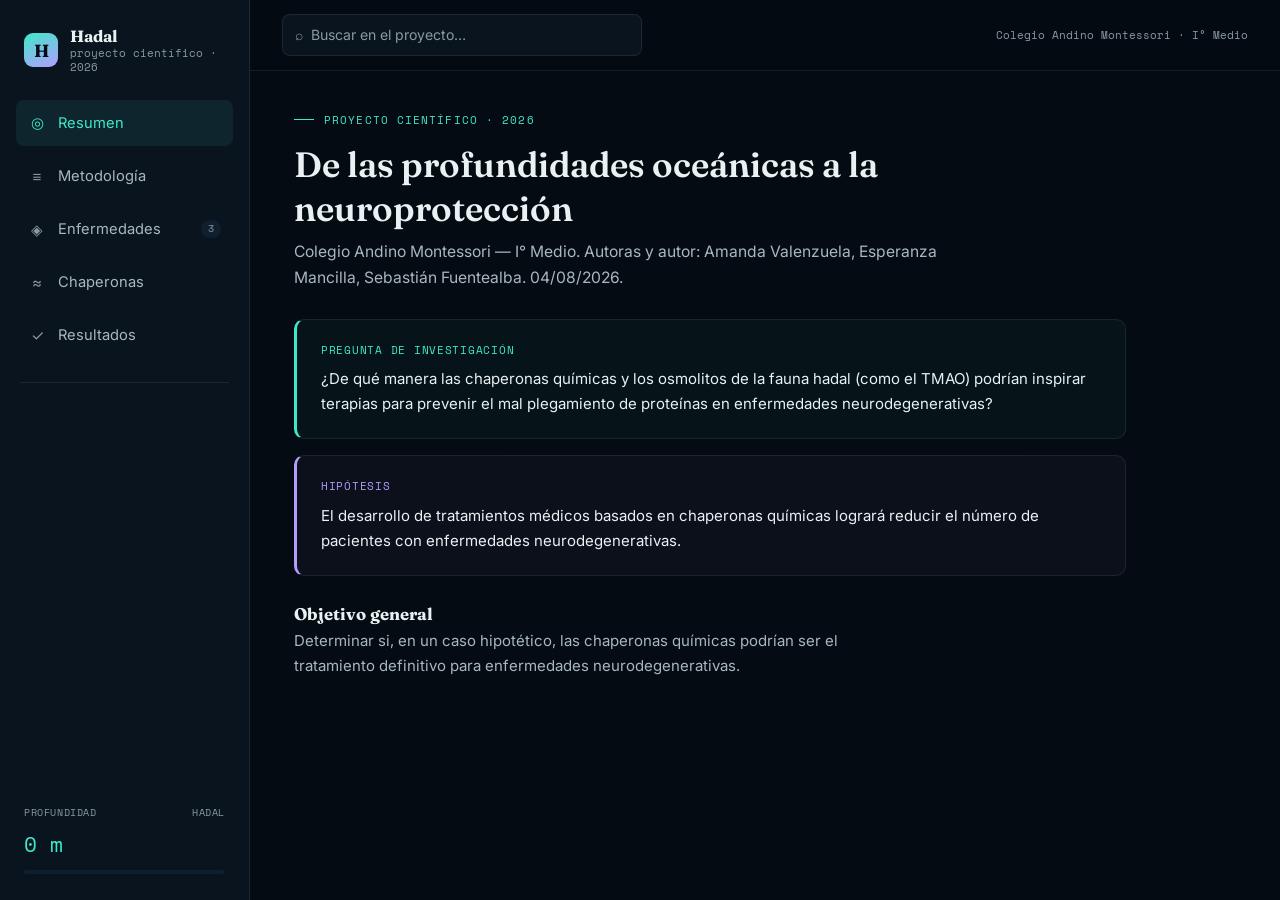
==== commit d0feb325: "🔧 Arreglar rutas de CSS y agregar enhancements.css" ====
--- a/index.html
+++ b/index.html
@@ -10,10 +10,11 @@
 <link rel="preconnect" href="https://fonts.gstatic.com" crossorigin>
 <link href="https://fonts.googleapis.com/css2?family=Fraunces:opsz,wght@9..144,500;9..144,600;9..144,700&family=Space+Mono:wght@400;700&family=Inter:wght@400;500;600&display=swap" rel="stylesheet">
 
-<link rel="stylesheet" href="css/variables.css">
-<link rel="stylesheet" href="css/base.css">
-<link rel="stylesheet" href="css/app-shell.css">
-<link rel="stylesheet" href="css/components.css">
+<link rel="stylesheet" href="variables.css">
+<link rel="stylesheet" href="base.css">
+<link rel="stylesheet" href="app-shell.css">
+<link rel="stylesheet" href="components.css">
+<link rel="stylesheet" href="enhancements.css">
 </head>
 <body>
 
@@ -62,8 +63,8 @@
 
 </div>
 
-<script src="js/data.js"></script>
-<script src="js/views.js"></script>
-<script src="js/router.js"></script>
+<script src="data.js"></script>
+<script src="views.js"></script>
+<script src="router.js"></script>
 </body>
 </html>
--- a/variables.css
+++ b/variables.css
@@ -0,0 +1,27 @@
+:root{
+  /* superficies */
+  --abyss-0:#050b12;
+  --abyss-1:#0a141f;
+  --abyss-2:#101f2e;
+  --depth-line:rgba(255,255,255,0.08);
+
+  /* texto */
+  --ink:#e9f1f3;
+  --ink-dim:#a7b7c1;
+  --ink-faint:#6c7c88;
+
+  /* acentos */
+  --bio-teal:#3fe8c9;
+  --bio-teal-dim:rgba(63,232,201,0.35);
+  --neural-violet:#b39dff;
+
+  /* color por enfermedad */
+  --alz:#ff6b6b;
+  --park:#ffa94d;
+  --ela:#4dabf7;
+
+  /* tipografías */
+  --serif:'Fraunces', Georgia, serif;
+  --mono:'Space Mono', 'Courier New', monospace;
+  --sans:'Inter', -apple-system, BlinkMacSystemFont, 'Segoe UI', sans-serif;
+}
--- a/base.css
+++ b/base.css
@@ -0,0 +1,41 @@
+*, *::before, *::after{ box-sizing:border-box; margin:0; padding:0; }
+
+html{ scroll-behavior:smooth; }
+
+body{
+  background:var(--abyss-0);
+  color:var(--ink);
+  font-family:var(--sans);
+  font-size:15px;
+  line-height:1.65;
+  -webkit-font-smoothing:antialiased;
+}
+
+h1,h2,h3,h4{
+  font-family:var(--serif);
+  color:var(--ink);
+  line-height:1.25;
+}
+
+p{ color:var(--ink-dim); max-width:68ch; }
+
+a{ color:var(--bio-teal); }
+
+button{
+  font-family:inherit;
+  cursor:pointer;
+  color:inherit;
+}
+
+ul, ol{ padding-left:1.2em; color:var(--ink-dim); }
+li{ margin-bottom:6px; }
+
+img{ max-width:100%; display:block; }
+
+/* scrollbar sutil, tema abisal */
+::-webkit-scrollbar{ width:10px; height:10px; }
+::-webkit-scrollbar-track{ background:var(--abyss-0); }
+::-webkit-scrollbar-thumb{ background:var(--abyss-2); border-radius:6px; border:2px solid var(--abyss-0); }
+::-webkit-scrollbar-thumb:hover{ background:var(--bio-teal-dim); }
+
+::selection{ background:var(--bio-teal-dim); color:var(--ink); }
--- a/app-shell.css
+++ b/app-shell.css
@@ -0,0 +1,138 @@
+.app{
+  display:flex;
+  min-height:100vh;
+}
+
+/* ---------- Sidebar ---------- */
+.sidebar{
+  width:250px;
+  flex-shrink:0;
+  background:var(--abyss-1);
+  border-right:1px solid var(--depth-line);
+  padding:22px 16px;
+  display:flex;
+  flex-direction:column;
+  position:sticky;
+  top:0;
+  height:100vh;
+  overflow-y:auto;
+}
+
+.brand{
+  display:flex;
+  align-items:center;
+  gap:12px;
+  padding:4px 8px 26px;
+}
+.brand .mark{
+  width:34px; height:34px; border-radius:9px;
+  background:linear-gradient(155deg, var(--bio-teal), var(--neural-violet));
+  color:var(--abyss-0);
+  font-family:var(--serif); font-weight:700; font-size:1.1rem;
+  display:flex; align-items:center; justify-content:center;
+  flex-shrink:0;
+}
+.brand .txt{ display:flex; flex-direction:column; line-height:1.3; }
+.brand .txt strong{ font-family:var(--serif); font-size:1.02rem; color:var(--ink); }
+.brand .txt span{ font-family:var(--mono); font-size:10.5px; color:var(--ink-faint); }
+
+.nav-list{ list-style:none; padding:0; display:flex; flex-direction:column; gap:2px; }
+.nav-item{
+  display:flex; align-items:center; gap:12px;
+  padding:10px 12px; border-radius:8px;
+  color:var(--ink-dim); text-decoration:none;
+  font-size:.92rem;
+  transition:background .15s ease, color .15s ease;
+}
+.nav-item .ic{
+  width:18px; text-align:center; color:var(--ink-faint);
+  font-size:.95rem; flex-shrink:0;
+}
+.nav-item:hover{ background:rgba(255,255,255,0.04); color:var(--ink); }
+.nav-item.is-active{ background:rgba(63,232,201,0.08); color:var(--bio-teal); }
+.nav-item.is-active .ic{ color:var(--bio-teal); }
+.nav-item .badge{
+  margin-left:auto; font-family:var(--mono); font-size:10px;
+  background:var(--abyss-2); color:var(--ink-faint);
+  padding:1px 7px; border-radius:100px;
+}
+.nav-item.is-active .badge{ background:rgba(63,232,201,0.15); color:var(--bio-teal); }
+
+.sidebar-divider{ height:1px; background:var(--depth-line); margin:18px 4px; }
+
+.sidebar-footer{ margin-top:auto; padding:4px 8px; }
+.depth-widget .label{
+  display:flex; justify-content:space-between;
+  font-family:var(--mono); font-size:10px; letter-spacing:.06em;
+  text-transform:uppercase; color:var(--ink-faint); margin-bottom:6px;
+}
+.depth-widget .value{
+  font-family:var(--mono); font-size:1.3rem; color:var(--bio-teal); margin-bottom:8px;
+}
+.depth-widget .bar{
+  height:4px; border-radius:100px; background:var(--abyss-2); overflow:hidden;
+}
+.depth-widget .fill{
+  height:100%; background:linear-gradient(90deg, var(--bio-teal), var(--neural-violet));
+  transition:width .5s ease;
+}
+
+/* ---------- Contenido principal ---------- */
+.app-main{ flex:1; min-width:0; display:flex; flex-direction:column; }
+
+.topbar{
+  position:sticky; top:0; z-index:5;
+  display:flex; align-items:center; gap:16px;
+  padding:14px 32px;
+  background:rgba(5,11,18,0.85);
+  backdrop-filter:blur(10px);
+  border-bottom:1px solid var(--depth-line);
+}
+.hamburger{
+  display:none;
+  background:none; border:none; color:var(--ink);
+  font-size:1.2rem; line-height:1;
+}
+.search-box{
+  display:flex; align-items:center; gap:8px;
+  background:var(--abyss-1); border:1px solid var(--depth-line);
+  border-radius:8px; padding:8px 12px;
+  width:100%; max-width:360px;
+}
+.search-box .ic{ color:var(--ink-faint); font-size:.9rem; }
+.search-box input{
+  background:none; border:none; outline:none; color:var(--ink);
+  font-family:var(--sans); font-size:.88rem; width:100%;
+}
+.search-box input::placeholder{ color:var(--ink-faint); }
+.topbar-meta{
+  margin-left:auto; font-family:var(--mono); font-size:11px;
+  color:var(--ink-faint); white-space:nowrap;
+}
+
+#view-root{
+  padding:40px 44px 80px;
+  max-width:920px;
+  width:100%;
+}
+
+/* ---------- Responsive ---------- */
+@media (max-width:880px){
+  .sidebar{
+    position:fixed; left:0; top:0; z-index:20;
+    transform:translateX(-100%);
+    transition:transform .22s ease;
+    box-shadow:0 0 40px rgba(0,0,0,0.5);
+  }
+  .sidebar.is-open{ transform:translateX(0); }
+  .hamburger{ display:block; }
+  .topbar{ padding:14px 20px; }
+  #view-root{ padding:28px 20px 60px; }
+  .topbar-meta{ display:none; }
+}
+
+.sidebar-scrim{
+  display:none;
+  position:fixed; inset:0; background:rgba(0,0,0,0.5); z-index:15;
+}
+.sidebar-scrim.is-open{ display:block; }
--- a/components.css
+++ b/components.css
@@ -0,0 +1,148 @@
+.eyebrow{
+  font-family:var(--mono); font-size:11px; letter-spacing:.1em;
+  color:var(--bio-teal); text-transform:uppercase; margin-bottom:14px;
+  display:flex; align-items:center; gap:10px;
+}
+.eyebrow::before{content:'';width:20px;height:1px;background:var(--bio-teal);}
+
+.view-title{font-size:clamp(1.6rem,3vw,2.2rem); font-weight:600; margin-bottom:8px;}
+.view-sub{color:var(--ink-dim); font-size:.98rem; margin-bottom:28px; max-width:68ch;}
+
+/* Cajas de dato destacado (pregunta, hipótesis, conclusión) */
+.box{
+  border:1px solid var(--depth-line); border-radius:10px;
+  padding:22px 24px; margin-bottom:16px;
+  background:rgba(63,232,201,0.035); border-left:3px solid var(--bio-teal);
+}
+.box.violet{border-left-color:var(--neural-violet); background:rgba(179,157,255,0.04);}
+.box .tag{
+  font-family:var(--mono); font-size:10.5px; color:var(--bio-teal);
+  text-transform:uppercase; letter-spacing:.07em; display:block; margin-bottom:8px;
+}
+.box.violet .tag{color:var(--neural-violet);}
+.box p{color:var(--ink); max-width:none;}
+
+/* Filas de lista (estilo Gmail) */
+.list{border-top:1px solid var(--depth-line);}
+.list-row{
+  display:flex; align-items:flex-start; gap:16px;
+  padding:16px 4px; border-bottom:1px solid var(--depth-line);
+}
+.list-row .n{font-family:var(--mono); font-size:11px; color:var(--bio-teal); padding-top:3px; min-width:20px;}
+.list-row .body strong{display:block; font-family:var(--serif); font-size:1.02rem; font-weight:500; margin-bottom:3px; color:var(--ink);}
+.list-row .body p{margin:0; font-size:.9rem;}
+
+/* Grilla de tarjetas (estilo YouTube) */
+.card-grid{
+  display:grid; grid-template-columns:repeat(auto-fill,minmax(250px,1fr));
+  gap:20px;
+}
+.card{
+  cursor:pointer; border-radius:12px; overflow:hidden;
+  background:var(--abyss-1); border:1px solid var(--depth-line);
+  transition:transform .18s ease, border-color .18s ease;
+  text-align:left; color:inherit;
+}
+.card:hover{transform:translateY(-3px); border-color:var(--bio-teal-dim);}
+.card:focus-visible{outline:2px solid var(--bio-teal); outline-offset:2px;}
+.card .thumb{
+  height:130px; display:flex; align-items:center; justify-content:center;
+  position:relative; font-family:var(--serif); font-size:1rem; color:var(--abyss-0); font-weight:600;
+  overflow:hidden;
+}
+.card .thumb img{width:100%; height:100%; object-fit:cover; display:block;}
+.card .thumb .depth-tag{
+  position:absolute; bottom:8px; right:10px; font-family:var(--mono); font-size:9.5px;
+  background:rgba(0,0,0,0.45); color:#fff; padding:2px 7px; border-radius:5px;
+}
+.card .info{padding:14px 16px;}
+.card .info h4{font-size:1rem; font-weight:600; margin-bottom:5px;}
+.card .info p{font-size:.85rem; color:var(--ink-faint); margin:0; max-width:none;}
+
+/* Vista de detalle (lector) */
+.reader{max-width:720px;}
+.back-btn{
+  display:inline-flex; align-items:center; gap:8px; margin-bottom:24px;
+  background:none; border:none; color:var(--ink-dim); font-family:var(--mono); font-size:12px;
+}
+.back-btn:hover{color:var(--bio-teal);}
+.reader-head{display:flex; align-items:center; gap:14px; margin-bottom:18px;}
+.reader-head .dot{width:12px; height:12px; border-radius:50%; flex-shrink:0;}
+.reader-head h2{font-size:1.7rem; font-weight:600;}
+.reader-figure{
+  margin:22px 0; border:1px solid var(--depth-line); border-radius:10px;
+  overflow:hidden; background:var(--abyss-1);
+}
+.reader-figure img{display:block; width:100%; height:auto; max-height:340px; object-fit:cover;}
+
+.tab-body{display:flex; gap:28px; align-items:flex-start; flex-wrap:wrap;}
+.tab-body p{flex:1; min-width:220px;}
+.tab-figure{
+  width:220px; max-width:100%; border-radius:10px; border:1px solid var(--depth-line);
+  flex-shrink:0; object-fit:cover; height:220px;
+}
+.tab-figure.tall{height:340px; object-fit:cover; object-position:top;}
+@media (max-width:640px){
+  .tab-figure, .tab-figure.tall{width:100%; height:220px;}
+}
+
+.field-row{display:flex; gap:32px; flex-wrap:wrap; margin:24px 0; padding:18px 0; border-top:1px solid var(--depth-line); border-bottom:1px solid var(--depth-line);}
+.field-row .f .k{font-family:var(--mono); font-size:10px; text-transform:uppercase; letter-spacing:.06em; color:var(--ink-faint); margin-bottom:4px;}
+.field-row .f .v{font-family:var(--serif); font-size:1.05rem; color:var(--ink);}
+
+.related{margin-top:40px; padding-top:20px; border-top:1px solid var(--depth-line);}
+.related .h{font-family:var(--mono); font-size:11px; color:var(--ink-faint); text-transform:uppercase; letter-spacing:.06em; margin-bottom:14px;}
+.related-row{display:flex; align-items:center; gap:12px; padding:10px 0; cursor:pointer; background:none; border:none; width:100%; text-align:left;}
+.related-row .dot{width:8px; height:8px; border-radius:50%; flex-shrink:0;}
+.related-row span{color:var(--ink-dim); font-size:.9rem;}
+.related-row:hover span{color:var(--bio-teal);}
+
+/* Tabs (chaperonas: océano / cerebro) */
+.tabs{display:flex; gap:4px; border-bottom:1px solid var(--depth-line); margin:22px 0 24px;}
+.tab-btn{
+  padding:10px 4px; margin-right:22px; font-family:var(--mono); font-size:11.5px;
+  letter-spacing:.04em; text-transform:uppercase; color:var(--ink-faint);
+  background:none; border:none; border-bottom:2px solid transparent;
+}
+.tab-btn.active{color:var(--bio-teal); border-color:var(--bio-teal);}
+.tab-panel{display:none;}
+.tab-panel.active{display:block;}
+
+.tmao-box{
+  margin-top:22px; padding:22px 24px; border:1px solid var(--bio-teal-dim);
+  background:rgba(63,232,201,0.05); border-radius:10px; position:relative;
+}
+.tmao-box .tag{
+  font-family:var(--mono); font-size:10.5px; color:var(--bio-teal); letter-spacing:.07em;
+  text-transform:uppercase; display:block; margin-bottom:8px;
+}
+.tmao-box p{color:var(--ink); max-width:none;}
+
+/* Resultados: veredicto + razones + fuentes */
+.verdict-row{display:flex; align-items:center; gap:14px; margin-bottom:20px;}
+.pill{
+  font-family:var(--mono); font-size:11px; letter-spacing:.05em; text-transform:uppercase;
+  padding:7px 16px; border:1px solid var(--park); color:var(--park); border-radius:100px;
+}
+.reason-row{display:flex; gap:14px; padding:14px 0; border-bottom:1px solid var(--depth-line); align-items:flex-start;}
+.reason-row .x{font-family:var(--mono); color:var(--alz); font-size:13px; padding-top:2px;}
+.reason-row p{margin:0; font-size:.92rem;}
+
+.source-chip{
+  display:flex; align-items:center; gap:12px; padding:13px 16px;
+  border:1px solid var(--depth-line); border-radius:10px; margin-bottom:10px;
+  text-decoration:none;
+}
+.source-chip:hover{border-color:var(--bio-teal-dim); background:rgba(63,232,201,0.03);}
+.source-chip .file-icon{
+  width:34px; height:34px; border-radius:7px; background:var(--depth-line);
+  display:flex; align-items:center; justify-content:center; flex-shrink:0;
+  font-family:var(--mono); font-size:10px; color:var(--bio-teal);
+}
+.source-chip .txt strong{display:block; font-size:.9rem; color:var(--ink); font-weight:500;}
+.source-chip .txt span{font-family:var(--mono); font-size:11px; color:var(--ink-faint);}
+
+.empty-state{
+  padding:60px 0; text-align:center; color:var(--ink-faint);
+  font-family:var(--mono); font-size:13px;
+}
--- a/enhancements.css
+++ b/enhancements.css
@@ -0,0 +1,216 @@
+/* ========================================
+   enhancements.css
+   Mejoras visuales y de interacción
+   ======================================== */
+
+/* 1. TARJETAS - Hover con sombra mejorada */
+.card {
+  box-shadow: 0 2px 8px rgba(0, 0, 0, 0.2);
+}
+.card:hover {
+  transform: translateY(-4px);
+  box-shadow: 0 12px 24px rgba(63, 232, 201, 0.1);
+  border-color: var(--bio-teal);
+}
+
+/* Overlay de color al hover */
+.card .thumb::after {
+  content: '';
+  position: absolute;
+  inset: 0;
+  background: var(--bio-teal);
+  opacity: 0;
+  transition: opacity 0.2s;
+  pointer-events: none;
+}
+.card:hover .thumb::after {
+  opacity: 0.05;
+}
+
+/* Animación de fade-in para imágenes */
+.card .thumb img,
+.reader-figure img,
+.tab-figure {
+  animation: fadeIn 0.4s ease-in;
+}
+
+@keyframes fadeIn {
+  from { opacity: 0; }
+  to { opacity: 1; }
+}
+
+/* 2. TABS - Mejorados con hover y active state */
+.tab-btn {
+  padding: 12px 16px;
+  border-radius: 6px 6px 0 0;
+  transition: background 0.2s, color 0.2s;
+}
+.tab-btn:hover {
+  background: rgba(63, 232, 201, 0.08);
+  color: var(--ink);
+}
+.tab-btn.active {
+  background: rgba(63, 232, 201, 0.12);
+  color: var(--bio-teal);
+  border-bottom: 3px solid var(--bio-teal);
+}
+
+/* 3. BOTÓN DE ATRÁS - Mejorado */
+.back-btn {
+  padding: 8px 12px;
+  border-radius: 6px;
+  transition: all 0.2s;
+}
+.back-btn:hover {
+  background: rgba(63, 232, 201, 0.1);
+  color: var(--bio-teal);
+  padding-left: 16px;
+}
+
+/* 4. WIDGET DE PROFUNDIDAD - Interactivo */
+.depth-widget {
+  transition: transform 0.3s ease;
+}
+.depth-widget:hover {
+  transform: scale(1.02);
+}
+
+.depth-widget .fill {
+  box-shadow: 0 0 8px rgba(63, 232, 201, 0.5);
+}
+
+/* 5. FOCUS VISIBLE - Mejorado para accesibilidad */
+.nav-item:focus-visible,
+.card:focus-visible,
+.back-btn:focus-visible,
+.related-row:focus-visible,
+.tab-btn:focus-visible {
+  outline: 2px solid var(--bio-teal);
+  outline-offset: 3px;
+}
+
+/* 6. SIDEBAR SCRIM - Con backdrop blur y animación */
+.sidebar-scrim {
+  backdrop-filter: blur(2px);
+  animation: fadeInScrim 0.2s ease;
+}
+
+@keyframes fadeInScrim {
+  from { opacity: 0; }
+  to { opacity: 0.5; }
+}
+
+/* 7. BOTONES DE RELACIÓN - Hover mejorado */
+.related-row {
+  transition: all 0.2s ease;
+  border-radius: 6px;
+  padding: 10px 8px;
+}
+.related-row:hover {
+  background: rgba(63, 232, 201, 0.06);
+}
+.related-row:hover span {
+  color: var(--bio-teal);
+}
+
+/* 8. CHIPS DE FUENTES - Efecto hover mejorado */
+.source-chip {
+  transition: all 0.2s ease;
+}
+.source-chip:hover {
+  border-color: var(--bio-teal);
+  background: rgba(63, 232, 201, 0.06);
+  transform: translateX(4px);
+}
+
+/* 9. CAJA DE INFORMACIÓN - Más sutil pero presente */
+.box {
+  transition: all 0.2s ease;
+}
+.box:hover {
+  border-color: var(--bio-teal);
+  background: rgba(63, 232, 201, 0.05);
+}
+
+/* 10. LISTA - Filas con hover */
+.list-row {
+  transition: background 0.2s ease;
+  border-radius: 4px;
+}
+.list-row:hover {
+  background: rgba(63, 232, 201, 0.04);
+}
+
+/* 11. BÚSQUEDA - Input con focus mejorado */
+.search-box input:focus {
+  outline: none;
+}
+.search-box:focus-within {
+  border-color: var(--bio-teal);
+  box-shadow: 0 0 12px rgba(63, 232, 201, 0.15);
+}
+
+/* 12. TRANSICIONES SUAVES EN GENERAL */
+* {
+  transition-timing-function: cubic-bezier(0.4, 0, 0.2, 1);
+}
+
+/* 13. IMAGEN READER - Efecto sutil */
+.reader-figure {
+  transition: transform 0.3s ease;
+}
+.reader-figure:hover {
+  transform: scale(1.01);
+}
+
+/* 14. PILL (VEREDICTO) - Hover interactivo */
+.pill {
+  transition: all 0.2s ease;
+  cursor: default;
+  box-shadow: 0 2px 8px rgba(0, 0, 0, 0.1);
+}
+.pill:hover {
+  box-shadow: 0 4px 12px rgba(0, 0, 0, 0.2);
+}
+
+/* 15. ANIMACIÓN DE ENTRADA DE CONTENIDO */
+#view-root {
+  animation: slideInContent 0.3s ease-out;
+}
+
+@keyframes slideInContent {
+  from {
+    opacity: 0;
+    transform: translateY(8px);
+  }
+  to {
+    opacity: 1;
+    transform: translateY(0);
+  }
+}
+
+/* 16. MEJORA DE CONTRASTE - Ink-faint más legible */
+:root {
+  --ink-faint: #8a99a3;
+}
+
+/* 17. RESPONSIVE - Ajustes para mobile */
+@media (max-width: 640px) {
+  .card {
+    box-shadow: 0 1px 4px rgba(0, 0, 0, 0.15);
+  }
+  .card:hover {
+    transform: translateY(-2px);
+    box-shadow: 0 8px 16px rgba(63, 232, 201, 0.08);
+  }
+  
+  .tab-btn {
+    padding: 10px 12px;
+    font-size: 10px;
+  }
+  
+  .back-btn {
+    padding: 6px 10px;
+    font-size: 11px;
+  }
+}
